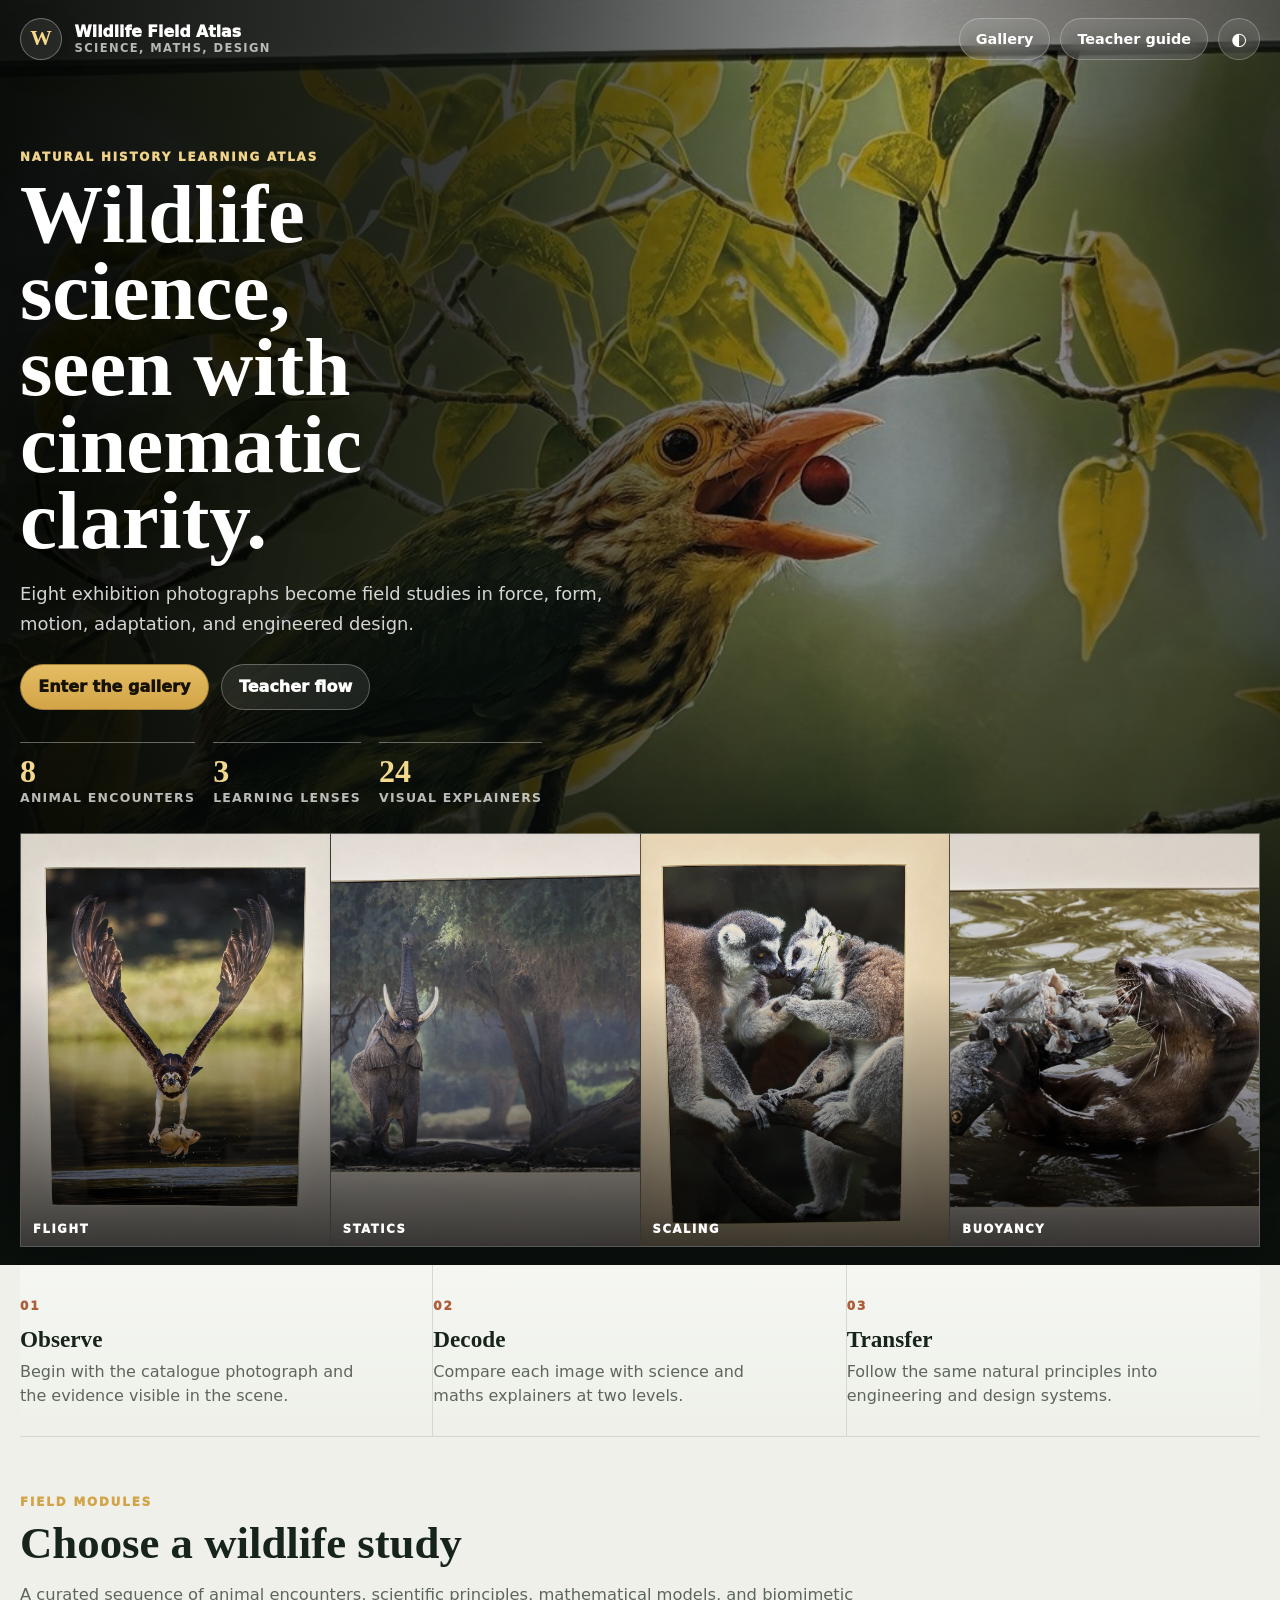
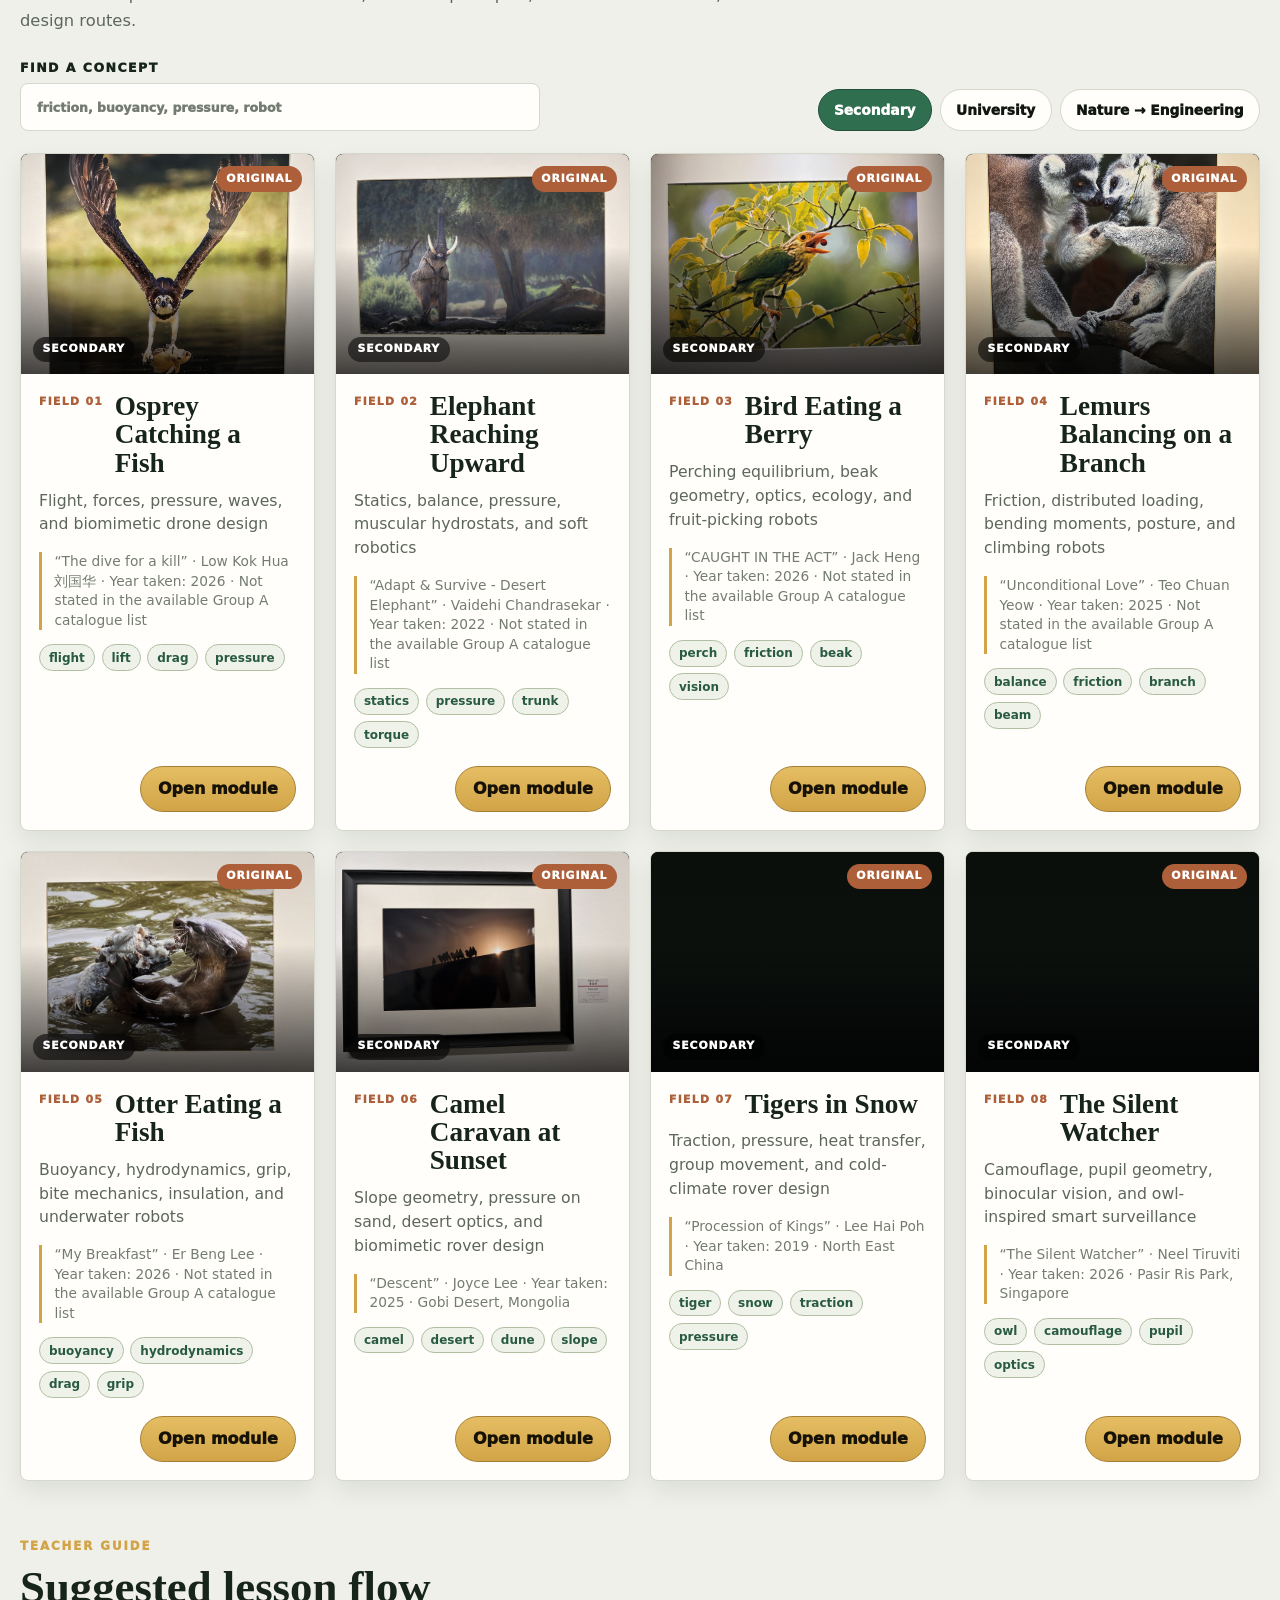
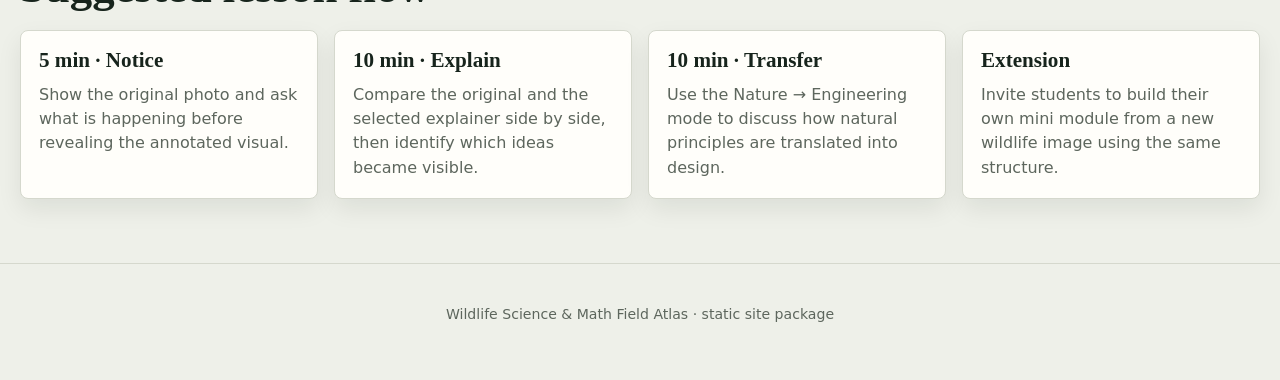
==== index.html @ 45a71829 "Add files via upload" ====
<!doctype html>
<html lang="en">
<head>
  <meta charset="utf-8" />
  <meta name="viewport" content="width=device-width, initial-scale=1" />
  <title>Wildlife Science & Math Field Atlas</title>
  <meta name="description" content="A cinematic interactive field atlas connecting wildlife photography, science, mathematics, and engineering design." />
  <meta name="theme-color" content="#0b100d" />
  <link rel="stylesheet" href="styles.css" />
  <script data-goatcounter="https://kr48vr.goatcounter.com/count" async src="//gc.zgo.at/count.js"></script>
</head>
<body>
  <a class="skip-link" href="#modules">Skip to gallery</a>

  <header class="hero" id="top">
    <div class="hero-media" aria-hidden="true">
      <img src="assets/images/bird_original.jpeg" alt="" />
    </div>

    <nav class="topbar" aria-label="Primary navigation">
      <a class="brand" href="#top">
        <span class="brand-mark">W</span>
        <span class="brand-text"><strong>Wildlife Field Atlas</strong><small>Science, maths, design</small></span>
      </a>
      <div class="nav-actions">
        <a href="#modules">Gallery</a>
        <a href="#guide">Teacher guide</a>
        <button id="themeToggle" class="icon-button" type="button" aria-label="Switch to dark mode">◐</button>
      </div>
    </nav>

    <div class="hero-content wrap">
      <p class="eyebrow">Natural history learning atlas</p>
      <h1>Wildlife science, seen with cinematic clarity.</h1>
      <p class="lede">Eight exhibition photographs become field studies in force, form, motion, adaptation, and engineered design.</p>
      <div class="hero-buttons">
        <a class="button primary" href="#modules">Enter the gallery</a>
        <a class="button glass" href="#guide">Teacher flow</a>
      </div>
      <dl class="hero-facts" aria-label="Collection summary">
        <div><dt>8</dt><dd>animal encounters</dd></div>
        <div><dt>3</dt><dd>learning lenses</dd></div>
        <div><dt>24</dt><dd>visual explainers</dd></div>
      </dl>
    </div>

    <div class="hero-rail wrap" aria-label="Featured wildlife photographs">
      <figure class="rail-item"><img src="assets/images/osprey_original.jpeg" alt="Osprey catching a fish"><figcaption>Flight</figcaption></figure>
      <figure class="rail-item"><img src="assets/images/elephant_original.jpeg" alt="Elephant reaching upward"><figcaption>Statics</figcaption></figure>
      <figure class="rail-item"><img src="assets/images/lemurs_original.jpeg" alt="Lemurs gathered together"><figcaption>Scaling</figcaption></figure>
      <figure class="rail-item"><img src="assets/images/otter_original.jpeg" alt="Otter in water"><figcaption>Buoyancy</figcaption></figure>
    </div>
  </header>

  <main class="wrap">
    <section class="pathway" aria-label="Learning pathway">
      <article class="path-step"><span>01</span><h2>Observe</h2><p>Begin with the catalogue photograph and the evidence visible in the scene.</p></article>
      <article class="path-step"><span>02</span><h2>Decode</h2><p>Compare each image with science and maths explainers at two levels.</p></article>
      <article class="path-step"><span>03</span><h2>Transfer</h2><p>Follow the same natural principles into engineering and design systems.</p></article>
    </section>

    <section id="modules" class="section gallery-section">
      <div class="section-head">
        <p class="eyebrow">Field modules</p>
        <h2>Choose a wildlife study</h2>
        <p>A curated sequence of animal encounters, scientific principles, mathematical models, and biomimetic design routes.</p>
      </div>

      <div class="toolbar">
        <label class="search-wrap"><span>Find a concept</span><input id="searchInput" type="search" placeholder="friction, buoyancy, pressure, robot" /></label>
        <div class="view-chips" role="group" aria-label="Select gallery explainer view">
          <button class="chip active" data-tab="secondary" type="button" aria-pressed="true">Secondary</button>
          <button class="chip" data-tab="university" type="button" aria-pressed="false">University</button>
          <button class="chip" data-tab="engineering" type="button" aria-pressed="false">Nature → Engineering</button>
        </div>
      </div>

      <div id="moduleGrid" class="module-grid"></div>
      <p id="noResults" class="no-results" hidden>No modules match that search.</p>
    </section>

    <section id="viewer" class="viewer" aria-live="polite" hidden>
      <div class="viewer-bar">
        <button class="back-link" id="backToGallery" type="button">Back to gallery</button>
        <div class="viewer-nav">
          <button id="prevModule" type="button" aria-label="Previous module">←</button>
          <button id="nextModule" type="button" aria-label="Next module">→</button>
        </div>
      </div>

      <div class="viewer-shell">
        <div class="viewer-main">
          <div class="viewer-head">
            <div>
              <div class="module-title-row"><span id="moduleEmoji" class="module-emoji"></span><h2 id="moduleTitle"></h2></div>
              <p id="moduleTagline" class="module-tagline"></p>
              <p id="viewerCredit" class="viewer-credit"></p>
            </div>
            <div class="tab-list" role="tablist" aria-label="Learning level tabs">
              <button class="viewer-tab active" id="tab-secondary" data-tab="secondary" role="tab" type="button" aria-selected="true">Secondary</button>
              <button class="viewer-tab" id="tab-university" data-tab="university" role="tab" type="button" aria-selected="false">University</button>
              <button class="viewer-tab" id="tab-engineering" data-tab="engineering" role="tab" type="button" aria-selected="false">Nature → Engineering</button>
            </div>
          </div>

          <div class="compare-grid">
            <figure class="compare-panel">
              <div class="panel-label">Original exhibition photo</div>
              <img id="originalImage" alt="" />
              <figcaption id="originalCaption"></figcaption>
              <div class="panel-actions">
                <a id="downloadOriginal" class="button subtle" download>Download original</a>
                <button id="zoomOriginal" class="button subtle" type="button">Zoom</button>
              </div>
            </figure>
            <figure class="compare-panel">
              <div class="panel-label" id="explainerPanelLabel">Secondary explainer</div>
              <img id="explainerImage" alt="" />
              <figcaption id="explainerCaption"></figcaption>
              <div class="panel-actions">
                <a id="downloadExplainer" class="button primary" download>Download current image</a>
                <button id="zoomExplainer" class="button subtle" type="button">Zoom</button>
              </div>
            </figure>
          </div>

          <div class="learning-grid">
            <div class="field-note notes-card compact-card"><h3>Key ideas</h3><ul id="notesList"></ul></div>
            <div class="field-note prompt-card compact-card"><h3>Classroom prompts</h3><ol id="promptList"></ol></div>
          </div>
        </div>

        <aside class="viewer-side">
          <div class="source-card">
            <div class="source-label">Photo provenance</div>
            <div id="sourceCard"></div>
          </div>
        </aside>
      </div>
    </section>

    <section id="guide" class="section guide">
      <div class="section-head"><p class="eyebrow">Teacher guide</p><h2>Suggested lesson flow</h2></div>
      <div class="guide-grid">
        <article class="guide-card"><h3>5 min · Notice</h3><p>Show the original photo and ask what is happening before revealing the annotated visual.</p></article>
        <article class="guide-card"><h3>10 min · Explain</h3><p>Compare the original and the selected explainer side by side, then identify which ideas became visible.</p></article>
        <article class="guide-card"><h3>10 min · Transfer</h3><p>Use the Nature → Engineering mode to discuss how natural principles are translated into design.</p></article>
        <article class="guide-card"><h3>Extension</h3><p>Invite students to build their own mini module from a new wildlife image using the same structure.</p></article>
      </div>
    </section>
  </main>

  <div id="modal" class="modal" hidden>
    <div class="modal-backdrop" data-close></div>
    <div class="modal-box" role="dialog" aria-modal="true" aria-label="Image preview">
      <button class="modal-close" type="button" data-close aria-label="Close image preview">×</button>
      <img id="modalImage" alt="Large preview" />
    </div>
  </div>

  <footer class="site-footer"><p>Wildlife Science & Math Field Atlas · static site package</p></footer>

  <script src="data.js"></script>
  <script src="script.js"></script>
</body>
</html>
---- styles.css ----
:root{
  color-scheme:light;
  --bg:#eef0e9;
  --surface:#fffefa;
  --surface-2:#f5f3ea;
  --surface-3:#e7eadf;
  --ink:#111611;
  --muted:#5d665d;
  --soft:#747c72;
  --line:#d5d8cd;
  --deep:#0b100d;
  --deep-2:#17241c;
  --fern:#2f6f4f;
  --moss:#7d9a69;
  --ochre:#d2a447;
  --rust:#ad5f3a;
  --sky:#2d6f72;
  --danger:#8b3b2e;
  --shadow-sm:0 10px 24px rgba(17,22,17,.08);
  --shadow:0 24px 70px rgba(17,22,17,.16);
  --serif:Georgia,"Times New Roman",serif;
  --sans:Inter,ui-sans-serif,system-ui,-apple-system,Segoe UI,Roboto,Arial,sans-serif;
}

.dark{
  color-scheme:dark;
  --bg:#0d120f;
  --surface:#151c17;
  --surface-2:#1b241e;
  --surface-3:#202c24;
  --ink:#f6f3e8;
  --muted:#c1c9bd;
  --soft:#a4afa0;
  --line:#344136;
  --deep:#070a08;
  --deep-2:#101811;
  --fern:#8dc39d;
  --moss:#abc68a;
  --ochre:#e3bd68;
  --rust:#d68a5e;
  --sky:#79c2c4;
  --shadow-sm:0 12px 28px rgba(0,0,0,.24);
  --shadow:0 28px 82px rgba(0,0,0,.38);
}

*{box-sizing:border-box}
html{scroll-behavior:smooth}
body{
  margin:0;
  background:
    linear-gradient(180deg,rgba(47,111,79,.08),transparent 420px),
    var(--bg);
  color:var(--ink);
  font-family:var(--sans);
  text-rendering:optimizeLegibility;
}
a{color:inherit}
img{display:block;max-width:100%}
button,input{font:inherit}
button,a,input{touch-action:manipulation}
button:focus-visible,a:focus-visible,input:focus-visible{
  outline:3px solid color-mix(in srgb,var(--ochre) 82%,white);
  outline-offset:3px;
}

.skip-link{
  position:fixed;
  left:14px;
  top:14px;
  z-index:100;
  transform:translateY(-150%);
  background:var(--surface);
  border:1px solid var(--line);
  border-radius:8px;
  color:var(--ink);
  font-weight:850;
  padding:.75rem 1rem;
  text-decoration:none;
}
.skip-link:focus{transform:translateY(0)}

.wrap{width:min(1240px,calc(100% - 36px));margin:0 auto}
.eyebrow,.source-label,.panel-label{
  color:var(--ochre);
  font-size:.74rem;
  font-weight:950;
  letter-spacing:.16em;
  line-height:1.2;
  margin:0 0 .75rem;
  text-transform:uppercase;
}
h1,h2,h3{
  font-family:var(--serif);
  font-weight:700;
  letter-spacing:0;
}

.hero{
  position:relative;
  min-height:86svh;
  display:grid;
  grid-template-rows:auto 1fr auto;
  overflow:hidden;
  background:var(--deep);
  color:#fff;
}
.hero-media{position:absolute;inset:0;z-index:0}
.hero-media img{
  width:100%;
  height:100%;
  object-fit:cover;
  object-position:center 38%;
  filter:saturate(.92) contrast(1.04);
  transform:scale(1.22);
}
.hero::before{
  content:"";
  position:absolute;
  inset:0;
  z-index:1;
  background:
    linear-gradient(90deg,rgba(3,6,4,.92) 0%,rgba(7,12,9,.72) 38%,rgba(7,12,9,.18) 70%,rgba(7,12,9,.58) 100%),
    linear-gradient(180deg,rgba(3,6,4,.28),rgba(3,6,4,.2) 46%,rgba(3,6,4,.88));
}
.hero::after{
  content:"";
  position:absolute;
  left:0;
  right:0;
  bottom:0;
  z-index:1;
  height:34%;
  background:linear-gradient(180deg,transparent,rgba(11,16,13,.95));
}

.topbar{
  position:relative;
  z-index:3;
  width:min(1240px,calc(100% - 36px));
  margin:0 auto;
  display:flex;
  align-items:center;
  justify-content:space-between;
  gap:18px;
  padding:18px 0;
}
.brand{
  display:inline-flex;
  align-items:center;
  gap:.78rem;
  min-width:0;
  color:#fff;
  text-decoration:none;
}
.brand-mark{
  display:grid;
  place-items:center;
  width:42px;
  height:42px;
  border:1px solid rgba(255,255,255,.34);
  border-radius:50%;
  background:rgba(255,255,255,.08);
  color:#f6d98b;
  font-family:var(--serif);
  font-size:1.35rem;
  font-weight:700;
  line-height:1;
  box-shadow:0 10px 28px rgba(0,0,0,.24);
}
.brand-text{
  display:grid;
  gap:1px;
  min-width:0;
}
.brand-text strong{
  font-size:.98rem;
  font-weight:950;
  line-height:1.1;
  overflow-wrap:anywhere;
}
.brand-text small{
  color:rgba(255,255,255,.68);
  font-size:.72rem;
  font-weight:800;
  letter-spacing:.12em;
  text-transform:uppercase;
}
.nav-actions{
  display:flex;
  align-items:center;
  justify-content:flex-end;
  gap:10px;
  min-width:0;
}
.nav-actions a,.icon-button{
  display:inline-flex;
  align-items:center;
  justify-content:center;
  min-height:42px;
  border:1px solid rgba(255,255,255,.25);
  border-radius:999px;
  background:rgba(255,255,255,.10);
  color:#fff;
  font-size:.9rem;
  font-weight:900;
  line-height:1;
  padding:.72rem 1rem;
  text-decoration:none;
  cursor:pointer;
  backdrop-filter:blur(14px);
}
.icon-button{
  width:42px;
  padding:0;
  font-size:1.12rem;
}

.hero-content{
  position:relative;
  z-index:2;
  align-self:end;
  padding:72px 0 28px;
}
.hero-content .eyebrow{color:#f0d388}
.hero h1{
  max-width:12ch;
  margin:0;
  color:#fff;
  font-size:5.2rem;
  line-height:.92;
  text-wrap:balance;
  text-shadow:0 18px 48px rgba(0,0,0,.42);
}
.lede{
  max-width:620px;
  margin:20px 0 0;
  color:rgba(255,255,255,.82);
  font-size:1.12rem;
  line-height:1.65;
}
.hero-buttons{
  display:flex;
  flex-wrap:wrap;
  gap:12px;
  margin-top:26px;
}
.button{
  display:inline-flex;
  align-items:center;
  justify-content:center;
  min-height:44px;
  border:1px solid var(--deep-2);
  border-radius:999px;
  color:var(--deep);
  background:var(--surface);
  font-weight:950;
  line-height:1.1;
  padding:.82rem 1.08rem;
  text-align:center;
  text-decoration:none;
  cursor:pointer;
  transition:transform .18s ease,box-shadow .18s ease,background .18s ease,color .18s ease,border-color .18s ease;
}
.button:hover{transform:translateY(-1px);box-shadow:var(--shadow-sm)}
.button.primary{
  border-color:color-mix(in srgb,var(--ochre) 78%,black);
  background:linear-gradient(180deg,#e5bd63,var(--ochre));
  color:#171206;
}
.button.glass{
  border-color:rgba(255,255,255,.28);
  background:rgba(255,255,255,.09);
  color:#fff;
  backdrop-filter:blur(14px);
}
.button.subtle{
  border-color:var(--line);
  background:var(--surface-2);
  color:var(--ink);
}

.hero-facts{
  display:flex;
  flex-wrap:wrap;
  gap:18px;
  margin:32px 0 0;
  padding:0;
}
.hero-facts div{
  min-width:126px;
  border-top:1px solid rgba(255,255,255,.36);
  padding-top:12px;
}
.hero-facts dt{
  color:#f3d88e;
  font-family:var(--serif);
  font-size:2rem;
  font-weight:700;
  line-height:1;
}
.hero-facts dd{
  margin:.2rem 0 0;
  color:rgba(255,255,255,.72);
  font-size:.78rem;
  font-weight:900;
  letter-spacing:.1em;
  text-transform:uppercase;
}

.hero-rail{
  position:relative;
  z-index:3;
  display:grid;
  grid-template-columns:repeat(4,minmax(0,1fr));
  gap:1px;
  margin-bottom:18px;
  background:rgba(255,255,255,.16);
  border:1px solid rgba(255,255,255,.18);
  box-shadow:0 18px 54px rgba(0,0,0,.28);
}
.rail-item{
  position:relative;
  min-height:118px;
  margin:0;
  overflow:hidden;
  background:#111;
}
.rail-item img{
  width:100%;
  height:100%;
  object-fit:cover;
  opacity:.92;
  transition:transform .4s ease,opacity .4s ease;
}
.rail-item:hover img{transform:scale(1.04);opacity:1}
.rail-item::after{
  content:"";
  position:absolute;
  inset:0;
  background:linear-gradient(180deg,transparent 35%,rgba(0,0,0,.74));
}
.rail-item figcaption{
  position:absolute;
  left:12px;
  bottom:10px;
  z-index:1;
  color:#fff;
  font-size:.72rem;
  font-weight:950;
  letter-spacing:.14em;
  text-transform:uppercase;
}

main{padding:0 0 64px}
.pathway{
  display:grid;
  grid-template-columns:repeat(3,minmax(0,1fr));
  gap:0;
  border-bottom:1px solid var(--line);
  background:linear-gradient(180deg,rgba(255,255,255,.42),transparent);
}
.path-step{
  padding:30px 28px 28px 0;
  border-right:1px solid var(--line);
}
.path-step:last-child{border-right:0}
.path-step span{
  display:inline-flex;
  margin-bottom:14px;
  color:var(--rust);
  font-size:.75rem;
  font-weight:950;
  letter-spacing:.16em;
}
.path-step h2{
  margin:0 0 8px;
  color:var(--deep-2);
  font-size:1.45rem;
  line-height:1.1;
}
.path-step p{
  max-width:34ch;
  margin:0;
  color:var(--muted);
  line-height:1.5;
}

.section{margin-top:58px}
.section-head{
  display:grid;
  gap:0;
  max-width:840px;
}
.section-head h2{
  margin:0;
  color:var(--deep-2);
  font-size:2.8rem;
  line-height:1;
  text-wrap:balance;
}
.section-head p:last-child{
  margin:16px 0 0;
  color:var(--muted);
  font-size:1.02rem;
  line-height:1.6;
}

.toolbar{
  display:flex;
  align-items:end;
  justify-content:space-between;
  gap:18px;
  margin:26px 0 22px;
}
.search-wrap{
  display:grid;
  gap:.5rem;
  width:min(520px,100%);
  color:var(--deep-2);
  font-size:.78rem;
  font-weight:950;
  letter-spacing:.12em;
  text-transform:uppercase;
}
.search-wrap input{
  width:100%;
  min-height:48px;
  border:1px solid var(--line);
  border-radius:8px;
  background:var(--surface);
  color:var(--ink);
  box-shadow:inset 0 1px 0 rgba(255,255,255,.45);
  letter-spacing:0;
  padding:.88rem 1rem;
  text-transform:none;
}
.search-wrap input::placeholder{color:var(--soft)}
.view-chips{
  display:flex;
  flex-wrap:wrap;
  justify-content:flex-end;
  gap:8px;
}
.chip,.viewer-tab,.back-link,.viewer-nav button{
  display:inline-flex;
  align-items:center;
  justify-content:center;
  min-height:42px;
  border:1px solid var(--line);
  border-radius:999px;
  background:var(--surface);
  color:var(--ink);
  font-size:.86rem;
  font-weight:950;
  line-height:1.1;
  padding:.72rem .96rem;
  cursor:pointer;
  transition:background .18s ease,color .18s ease,border-color .18s ease,transform .18s ease;
}
.chip:hover,.viewer-tab:hover,.back-link:hover,.viewer-nav button:hover{transform:translateY(-1px)}
.chip.active,.viewer-tab.active{
  border-color:color-mix(in srgb,var(--fern) 72%,black);
  background:var(--fern);
  color:#fff;
}
.no-results{
  margin:18px 0 0;
  color:var(--muted);
  font-weight:800;
}

.module-grid{
  display:grid;
  grid-template-columns:repeat(auto-fit,minmax(280px,1fr));
  gap:20px;
}
.module-card{
  display:flex;
  flex-direction:column;
  min-height:100%;
  overflow:hidden;
  border:1px solid var(--line);
  border-radius:8px;
  background:var(--surface);
  box-shadow:var(--shadow-sm);
  cursor:pointer;
  transition:transform .2s ease,box-shadow .2s ease,border-color .2s ease;
}
.module-card:hover{
  transform:translateY(-4px);
  border-color:color-mix(in srgb,var(--fern) 45%,var(--line));
  box-shadow:var(--shadow);
}
.cover-frame{
  position:relative;
  overflow:hidden;
  background:var(--deep);
}
.thumb-stage{
  position:relative;
  aspect-ratio:4/3;
  overflow:hidden;
  background:var(--deep);
}
.thumb-stage img{
  position:absolute;
  inset:0;
  width:100%;
  height:100%;
  object-fit:cover;
}
.thumb-base{opacity:1;animation:thumbBaseFade 8.5s ease-in-out infinite}
.thumb-overlay{opacity:0;animation:thumbOverlayFade 8.5s ease-in-out infinite}
.module-card:hover .thumb-base,.module-card:hover .thumb-overlay{animation-play-state:paused}
.thumb-gradient{
  position:absolute;
  inset:0;
  background:linear-gradient(180deg,rgba(0,0,0,.08),transparent 42%,rgba(0,0,0,.72));
  pointer-events:none;
}
.thumb-badge{
  position:absolute;
  z-index:2;
  display:inline-flex;
  align-items:center;
  max-width:calc(100% - 24px);
  overflow:hidden;
  border-radius:999px;
  color:#fff;
  font-size:.68rem;
  font-weight:950;
  letter-spacing:.08em;
  line-height:1;
  padding:.46rem .6rem;
  text-overflow:ellipsis;
  text-transform:uppercase;
  white-space:nowrap;
}
.thumb-badge-left{
  left:12px;
  bottom:12px;
  background:rgba(0,0,0,.52);
  backdrop-filter:blur(12px);
}
.thumb-badge-right{
  right:12px;
  top:12px;
  background:var(--rust);
}
.module-card-body{
  display:flex;
  flex:1;
  flex-direction:column;
  padding:18px;
}
.module-title-row{
  display:flex;
  align-items:flex-start;
  gap:.72rem;
}
.module-emoji{
  flex:0 0 auto;
  min-width:56px;
  margin-top:.18rem;
  color:var(--rust);
  font-size:.68rem;
  font-weight:950;
  letter-spacing:.12em;
  line-height:1.25;
  text-transform:uppercase;
}
.module-card h3{
  margin:0;
  color:var(--deep-2);
  font-size:1.7rem;
  line-height:1.04;
}
.module-tagline-small{
  margin:.72rem 0 0;
  color:var(--muted);
  font-size:.98rem;
  line-height:1.52;
}
.source-line{
  margin:1rem 0 0;
  border-left:3px solid var(--ochre);
  color:var(--soft);
  font-size:.86rem;
  line-height:1.42;
  padding-left:.78rem;
}
.keyword-row{
  display:flex;
  flex-wrap:wrap;
  gap:.42rem;
  margin-top:14px;
}
.keyword{
  border:1px solid color-mix(in srgb,var(--moss) 42%,var(--line));
  border-radius:999px;
  background:color-mix(in srgb,var(--moss) 12%,var(--surface));
  color:color-mix(in srgb,var(--fern) 76%,var(--ink));
  font-size:.75rem;
  font-weight:900;
  line-height:1;
  padding:.4rem .56rem;
}
.card-actions{
  display:flex;
  justify-content:flex-end;
  margin-top:auto;
  padding-top:18px;
}

.viewer[hidden]{display:none}
.viewer{
  margin-top:42px;
  scroll-margin-top:18px;
}
.viewer-bar{
  display:flex;
  align-items:center;
  justify-content:space-between;
  gap:14px;
  margin-bottom:14px;
}
.viewer-nav{
  display:flex;
  gap:8px;
}
.viewer-nav button{
  width:44px;
  padding:.72rem;
  font-size:1.08rem;
}
.viewer-shell{
  display:grid;
  grid-template-columns:minmax(0,1.66fr) minmax(280px,.62fr);
  gap:18px;
  align-items:start;
}
.viewer-main,.source-card,.guide-card{
  border:1px solid var(--line);
  border-radius:8px;
  background:var(--surface);
  box-shadow:var(--shadow-sm);
}
.viewer-main{
  padding:22px;
}
.viewer-head{
  display:flex;
  align-items:flex-start;
  justify-content:space-between;
  gap:18px;
  margin-bottom:18px;
}
.viewer-head h2{
  margin:0;
  color:var(--deep-2);
  font-size:2.45rem;
  line-height:1;
  text-wrap:balance;
}
.module-tagline{
  max-width:720px;
  margin:.6rem 0 0;
  color:var(--muted);
  font-size:1.02rem;
  line-height:1.55;
}
.viewer-credit{
  display:inline-block;
  max-width:720px;
  margin:.8rem 0 0;
  border-left:3px solid var(--ochre);
  color:var(--soft);
  font-size:.88rem;
  line-height:1.42;
  padding-left:.78rem;
}
.tab-list{
  display:flex;
  flex-wrap:wrap;
  justify-content:flex-end;
  gap:8px;
}
.compare-grid{
  display:grid;
  grid-template-columns:1fr 1fr;
  gap:16px;
}
.compare-panel{
  min-width:0;
  margin:0;
  border:1px solid var(--line);
  border-radius:8px;
  background:var(--surface-2);
  padding:12px;
}
.panel-label{
  display:inline-flex;
  margin-bottom:10px;
  color:var(--fern);
}
.compare-panel img{
  width:100%;
  max-height:430px;
  aspect-ratio:4/3;
  border-radius:6px;
  background:#0b100d;
  object-fit:contain;
  cursor:zoom-in;
}
.compare-panel figcaption{
  min-height:3.2em;
  margin:0;
  color:var(--muted);
  font-size:.88rem;
  line-height:1.42;
  padding:10px 2px 0;
}
.panel-actions{
  display:flex;
  flex-wrap:wrap;
  gap:8px;
  margin-top:12px;
}

.learning-grid{
  display:grid;
  grid-template-columns:1fr 1fr;
  gap:16px;
  margin-top:16px;
}
.field-note{
  border:1px solid var(--line);
  border-radius:8px;
  background:var(--surface-2);
  padding:16px;
}
.source-card{
  position:sticky;
  top:14px;
  padding:16px;
}
.source-label{color:var(--rust);margin-bottom:.55rem}
.source-card h3,.field-note h3,.guide-card h3{
  margin:0 0 .72rem;
  color:var(--deep-2);
  font-size:1.32rem;
  line-height:1.08;
}
.source-meta-grid{
  display:grid;
  grid-template-columns:repeat(2,minmax(0,1fr));
  gap:8px;
  margin:0;
}
.source-meta-grid div{
  min-width:0;
  border:1px solid var(--line);
  border-radius:8px;
  background:var(--surface-2);
  padding:.62rem;
}
.source-meta-grid dt{
  color:var(--soft);
  font-size:.62rem;
  font-weight:950;
  letter-spacing:.1em;
  line-height:1.15;
  margin-bottom:.22rem;
  text-transform:uppercase;
}
.source-meta-grid dd{
  margin:0;
  color:var(--ink);
  font-size:.8rem;
  font-weight:850;
  line-height:1.25;
  overflow-wrap:anywhere;
}
.source-note{
  margin:.7rem 0 0;
  border-left:3px solid color-mix(in srgb,var(--sky) 52%,var(--line));
  color:var(--muted);
  font-size:.82rem;
  line-height:1.42;
  padding-left:.72rem;
}
.source-link{
  color:color-mix(in srgb,var(--sky) 72%,var(--ink));
  font-weight:950;
  text-decoration-color:color-mix(in srgb,var(--ochre) 70%,transparent);
  text-decoration-thickness:2px;
  text-underline-offset:3px;
}
.notes-card ul,.prompt-card ol{
  margin:.1rem 0 0;
  padding-left:1.15rem;
}
.notes-card li,.prompt-card li{
  margin:.48rem 0;
  color:var(--muted);
  font-size:.93rem;
  line-height:1.48;
}

.guide-grid{
  display:grid;
  grid-template-columns:repeat(4,minmax(0,1fr));
  gap:16px;
  margin-top:20px;
}
.guide-card{
  padding:18px;
}
.guide-card p{
  margin:0;
  color:var(--muted);
  line-height:1.52;
}

.modal{
  position:fixed;
  inset:0;
  z-index:80;
  display:grid;
  place-items:center;
  padding:2vw;
}
.modal[hidden]{display:none}
.modal-backdrop{
  position:absolute;
  inset:0;
  background:rgba(0,0,0,.86);
}
.modal-box{
  position:relative;
  z-index:1;
  max-width:96vw;
  max-height:94vh;
}
.modal-box img{
  max-width:96vw;
  max-height:94vh;
  border-radius:8px;
  object-fit:contain;
  box-shadow:0 30px 90px rgba(0,0,0,.5);
}
.modal-close{
  position:absolute;
  right:10px;
  top:10px;
  display:grid;
  place-items:center;
  width:44px;
  height:44px;
  border:1px solid rgba(255,255,255,.45);
  border-radius:50%;
  background:rgba(10,12,10,.72);
  color:#fff;
  font-size:1.8rem;
  line-height:1;
  cursor:pointer;
  backdrop-filter:blur(10px);
}

.site-footer{
  border-top:1px solid var(--line);
  color:var(--muted);
  font-size:.88rem;
  padding:28px 16px 44px;
  text-align:center;
}

@keyframes thumbBaseFade{
  0%,39%{opacity:1;transform:scale(1)}
  50%,88%{opacity:0;transform:scale(1.03)}
  100%{opacity:1;transform:scale(1)}
}
@keyframes thumbOverlayFade{
  0%,39%{opacity:0;transform:scale(1.03)}
  50%,88%{opacity:1;transform:scale(1)}
  100%{opacity:0;transform:scale(1.03)}
}

@media (max-width:1100px){
  .hero h1{font-size:4.2rem}
  .viewer-shell{grid-template-columns:1fr}
  .source-card{position:static}
  .guide-grid{grid-template-columns:repeat(2,minmax(0,1fr))}
}

@media (max-width:880px){
  .hero{min-height:auto}
  .hero::before{
    background:
      linear-gradient(180deg,rgba(3,6,4,.88),rgba(3,6,4,.48) 46%,rgba(3,6,4,.92)),
      linear-gradient(90deg,rgba(3,6,4,.72),rgba(3,6,4,.18));
  }
  .hero-content{padding:64px 0 28px}
  .hero h1{font-size:3.45rem}
  .hero-rail{grid-template-columns:repeat(2,minmax(0,1fr))}
  .pathway,.compare-grid,.learning-grid{grid-template-columns:1fr}
  .path-step{
    border-right:0;
    border-bottom:1px solid var(--line);
    padding:24px 0;
  }
  .path-step:last-child{border-bottom:0}
  .toolbar,.viewer-head,.viewer-bar{
    align-items:flex-start;
    flex-direction:column;
  }
  .view-chips,.tab-list{
    justify-content:flex-start;
  }
  .section-head h2{font-size:2.25rem}
}

@media (max-width:640px){
  .wrap,.topbar{width:min(100% - 24px,1240px)}
  .topbar{
    align-items:flex-start;
    padding-top:14px;
  }
  .brand-mark{width:38px;height:38px}
  .brand-text small{display:none}
  .nav-actions a{display:none}
  .hero-content{padding:48px 0 24px}
  .hero h1{font-size:2.55rem;max-width:11ch}
  .lede{font-size:1rem;line-height:1.58}
  .hero-buttons,.hero-facts,.panel-actions,.view-chips,.tab-list{
    width:100%;
  }
  .hero-buttons .button,.panel-actions .button,.view-chips .chip,.tab-list .viewer-tab{
    flex:1 1 auto;
  }
  .hero-facts{gap:12px}
  .hero-facts div{min-width:96px;flex:1}
  .hero-rail{grid-template-columns:1fr 1fr;margin-bottom:12px}
  .rail-item{min-height:92px}
  .module-grid{grid-template-columns:1fr}
  .module-card h3{font-size:1.45rem}
  .module-emoji{min-width:48px}
  .viewer-main{padding:14px}
  .viewer-head h2{font-size:2rem}
  .source-meta-grid{grid-template-columns:1fr}
  .guide-grid{grid-template-columns:1fr}
  .button,.chip,.viewer-tab,.back-link{min-height:44px}
}

@media (prefers-reduced-motion:reduce){
  *,*::before,*::after{
    scroll-behavior:auto !important;
    transition:none !important;
  }
  .thumb-base,.thumb-overlay{animation:none !important}
  .thumb-overlay{opacity:0 !important}
}
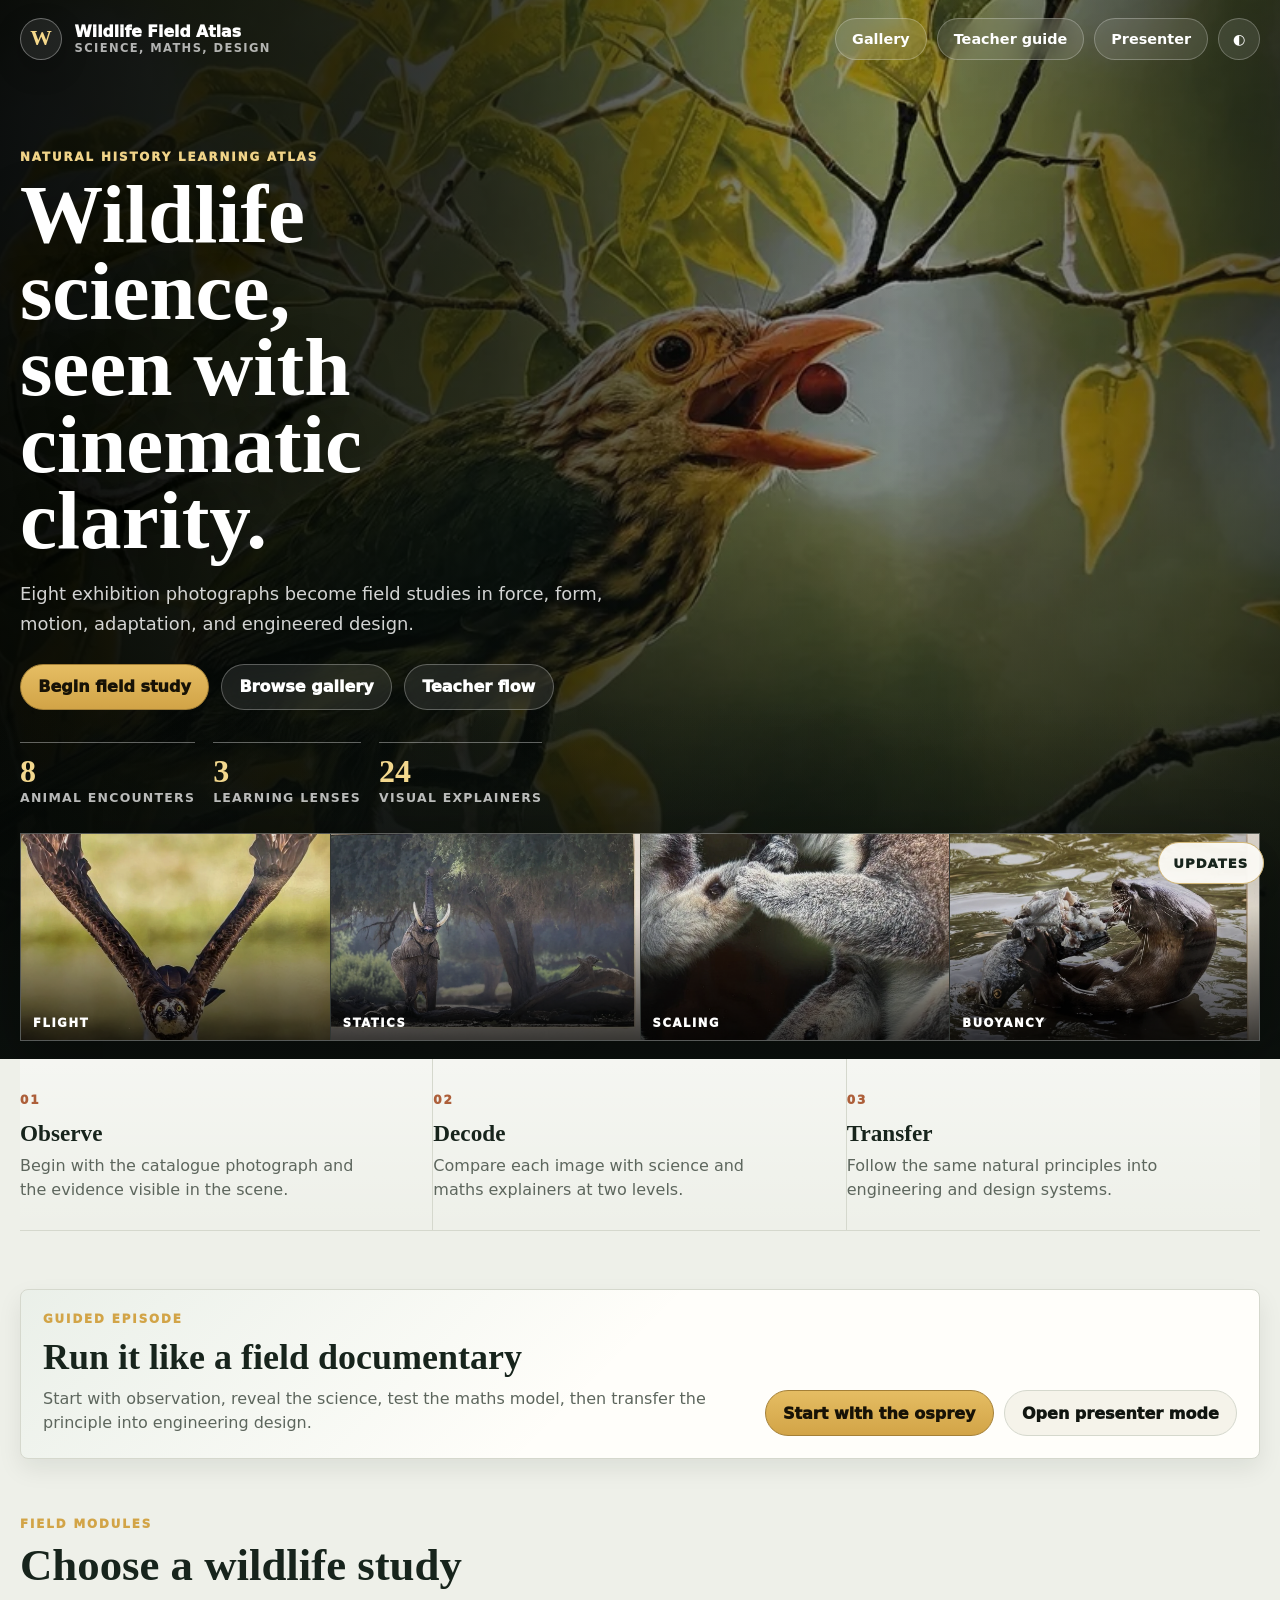
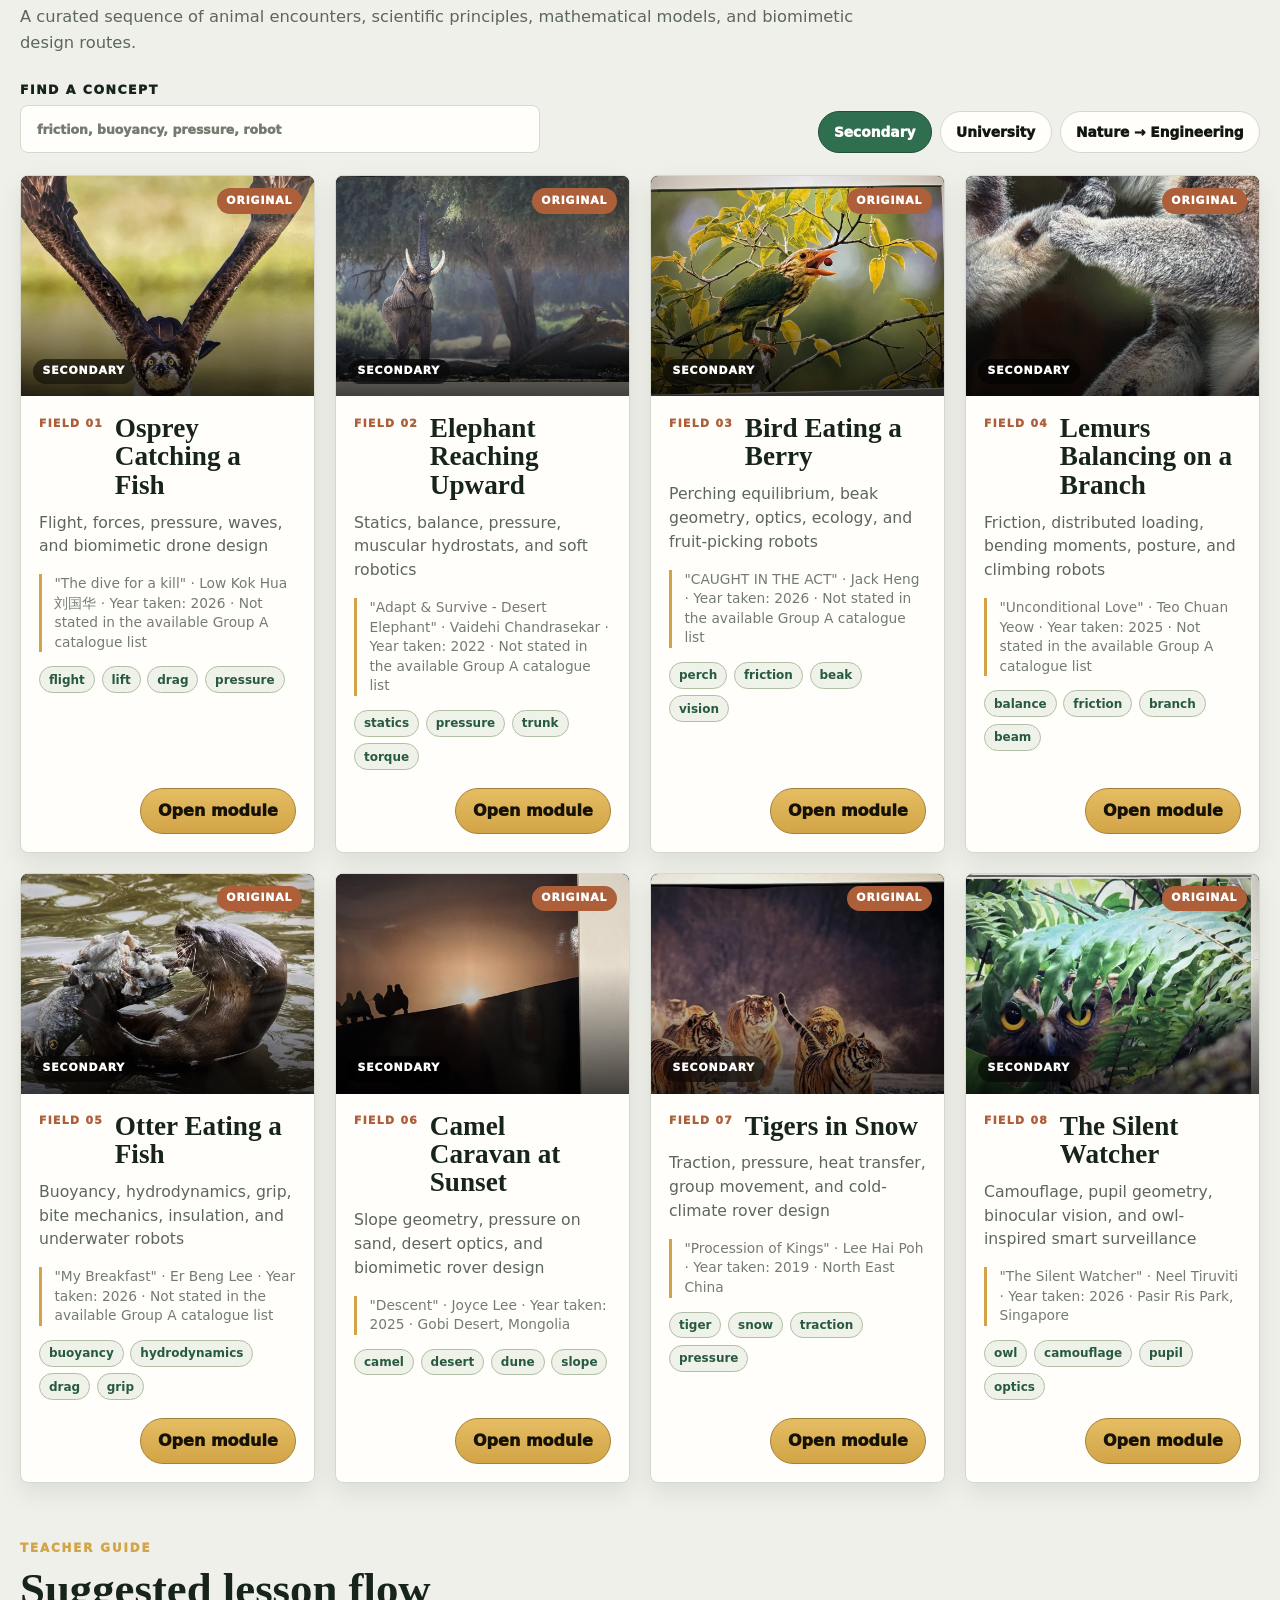
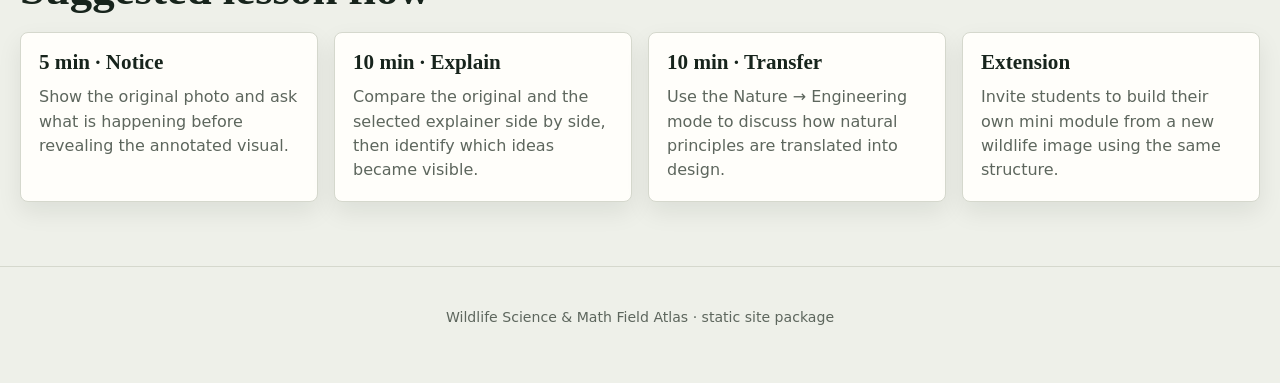
==== commit 981fb631: "Add files via upload" ====
--- a/index.html
+++ b/index.html
@@ -6,6 +6,15 @@
   <title>Wildlife Science & Math Field Atlas</title>
   <meta name="description" content="A cinematic interactive field atlas connecting wildlife photography, science, mathematics, and engineering design." />
   <meta name="theme-color" content="#0b100d" />
+  <meta property="og:title" content="Wildlife Science & Math Field Atlas" />
+  <meta property="og:description" content="A cinematic field atlas connecting wildlife photography, science, mathematics, and engineering design." />
+  <meta property="og:type" content="website" />
+  <meta property="og:image" content="assets/social-preview.jpg" />
+  <meta name="twitter:card" content="summary_large_image" />
+  <link rel="icon" href="favicon.ico" sizes="any" />
+  <link rel="icon" href="favicon.svg" type="image/svg+xml" />
+  <link rel="apple-touch-icon" href="apple-touch-icon.png" />
+  <link rel="manifest" href="site.webmanifest" />
   <link rel="stylesheet" href="styles.css" />
   <script data-goatcounter="https://kr48vr.goatcounter.com/count" async src="//gc.zgo.at/count.js"></script>
 </head>
@@ -14,7 +23,7 @@
 
   <header class="hero" id="top">
     <div class="hero-media" aria-hidden="true">
-      <img src="assets/images/bird_original.jpeg" alt="" />
+      <img src="assets/plates/bird_plate.webp" alt="" />
     </div>
 
     <nav class="topbar" aria-label="Primary navigation">
@@ -25,6 +34,7 @@
       <div class="nav-actions">
         <a href="#modules">Gallery</a>
         <a href="#guide">Teacher guide</a>
+        <button id="presenterToggle" type="button">Presenter</button>
         <button id="themeToggle" class="icon-button" type="button" aria-label="Switch to dark mode">◐</button>
       </div>
     </nav>
@@ -34,7 +44,8 @@
       <h1>Wildlife science, seen with cinematic clarity.</h1>
       <p class="lede">Eight exhibition photographs become field studies in force, form, motion, adaptation, and engineered design.</p>
       <div class="hero-buttons">
-        <a class="button primary" href="#modules">Enter the gallery</a>
+        <button class="button primary" id="storyStart" type="button">Begin field study</button>
+        <a class="button glass" href="#modules">Browse gallery</a>
         <a class="button glass" href="#guide">Teacher flow</a>
       </div>
       <dl class="hero-facts" aria-label="Collection summary">
@@ -45,10 +56,10 @@
     </div>
 
     <div class="hero-rail wrap" aria-label="Featured wildlife photographs">
-      <figure class="rail-item"><img src="assets/images/osprey_original.jpeg" alt="Osprey catching a fish"><figcaption>Flight</figcaption></figure>
-      <figure class="rail-item"><img src="assets/images/elephant_original.jpeg" alt="Elephant reaching upward"><figcaption>Statics</figcaption></figure>
-      <figure class="rail-item"><img src="assets/images/lemurs_original.jpeg" alt="Lemurs gathered together"><figcaption>Scaling</figcaption></figure>
-      <figure class="rail-item"><img src="assets/images/otter_original.jpeg" alt="Otter in water"><figcaption>Buoyancy</figcaption></figure>
+      <figure class="rail-item"><img src="assets/plates/osprey_plate.webp" alt="Osprey catching a fish"><figcaption>Flight</figcaption></figure>
+      <figure class="rail-item"><img src="assets/plates/elephant_plate.webp" alt="Elephant reaching upward"><figcaption>Statics</figcaption></figure>
+      <figure class="rail-item"><img src="assets/plates/lemurs_plate.webp" alt="Lemurs gathered together"><figcaption>Scaling</figcaption></figure>
+      <figure class="rail-item"><img src="assets/plates/otter_plate.webp" alt="Otter in water"><figcaption>Buoyancy</figcaption></figure>
     </div>
   </header>
 
@@ -57,6 +68,20 @@
       <article class="path-step"><span>01</span><h2>Observe</h2><p>Begin with the catalogue photograph and the evidence visible in the scene.</p></article>
       <article class="path-step"><span>02</span><h2>Decode</h2><p>Compare each image with science and maths explainers at two levels.</p></article>
       <article class="path-step"><span>03</span><h2>Transfer</h2><p>Follow the same natural principles into engineering and design systems.</p></article>
+    </section>
+
+    <section id="episode" class="section episode-section" aria-labelledby="episodeTitle">
+      <div class="episode-panel">
+        <div>
+          <p class="eyebrow">Guided episode</p>
+          <h2 id="episodeTitle">Run it like a field documentary</h2>
+          <p>Start with observation, reveal the science, test the maths model, then transfer the principle into engineering design.</p>
+        </div>
+        <div class="episode-actions">
+          <button class="button primary" id="episodeStart" type="button">Start with the osprey</button>
+          <button class="button subtle" id="episodePresenter" type="button">Open presenter mode</button>
+        </div>
+      </div>
     </section>
 
     <section id="modules" class="section gallery-section">
@@ -83,6 +108,7 @@
       <div class="viewer-bar">
         <button class="back-link" id="backToGallery" type="button">Back to gallery</button>
         <div class="viewer-nav">
+          <button id="viewerPresenter" type="button" aria-label="Open presenter mode">▣</button>
           <button id="prevModule" type="button" aria-label="Previous module">←</button>
           <button id="nextModule" type="button" aria-label="Next module">→</button>
         </div>
@@ -102,6 +128,22 @@
               <button class="viewer-tab" id="tab-engineering" data-tab="engineering" role="tab" type="button" aria-selected="false">Nature → Engineering</button>
             </div>
           </div>
+
+          <section class="story-card" id="storyCard" aria-live="polite">
+            <div>
+              <p class="eyebrow">Field episode</p>
+              <h3 id="storyTitle">Observe the scene</h3>
+              <p id="storyPrompt"></p>
+            </div>
+            <div class="story-controls">
+              <ol class="story-steps" id="storySteps" aria-label="Episode progress"></ol>
+              <div class="story-buttons">
+                <button class="button subtle" id="storyPrev" type="button">Previous beat</button>
+                <button class="button primary" id="storyNext" type="button">Next reveal</button>
+                <button class="button subtle" id="storyExit" type="button">Exit episode</button>
+              </div>
+            </div>
+          </section>
 
           <div class="compare-grid">
             <figure class="compare-panel">
@@ -113,7 +155,7 @@
                 <button id="zoomOriginal" class="button subtle" type="button">Zoom</button>
               </div>
             </figure>
-            <figure class="compare-panel">
+            <figure class="compare-panel explainer-panel">
               <div class="panel-label" id="explainerPanelLabel">Secondary explainer</div>
               <img id="explainerImage" alt="" />
               <figcaption id="explainerCaption"></figcaption>
@@ -128,6 +170,24 @@
             <div class="field-note notes-card compact-card"><h3>Key ideas</h3><ul id="notesList"></ul></div>
             <div class="field-note prompt-card compact-card"><h3>Classroom prompts</h3><ol id="promptList"></ol></div>
           </div>
+
+          <section class="math-lab" id="mathLab">
+            <div class="math-lab-head">
+              <div>
+                <p class="eyebrow">Interactive maths lab</p>
+                <h3 id="labTitle"></h3>
+              </div>
+              <p id="labFormula"></p>
+            </div>
+            <div class="lab-grid">
+              <div id="labControls" class="lab-controls"></div>
+              <div class="lab-result">
+                <span id="labResultLabel"></span>
+                <strong id="labResult"></strong>
+                <p id="labInsight"></p>
+              </div>
+            </div>
+          </section>
         </div>
 
         <aside class="viewer-side">
@@ -158,6 +218,42 @@
     </div>
   </div>
 
+  <section id="presenter" class="presenter" hidden aria-live="polite" aria-label="Presenter mode">
+    <div class="presenter-stage">
+      <div class="presenter-media">
+        <img id="presenterImage" alt="" />
+      </div>
+      <div class="presenter-panel">
+        <p class="eyebrow" id="presenterStepLabel">Observe</p>
+        <h2 id="presenterTitle"></h2>
+        <p id="presenterPrompt"></p>
+        <div class="presenter-controls">
+          <button class="button subtle" id="presenterPrev" type="button">Previous</button>
+          <button class="button primary" id="presenterNext" type="button">Reveal</button>
+          <button class="button subtle" id="presenterClose" type="button">Exit</button>
+        </div>
+      </div>
+    </div>
+  </section>
+
+  <details class="improvement-log" id="improvementLog">
+    <summary>Updates</summary>
+    <div class="improvement-log-panel" role="region" aria-label="Improvement log">
+      <p class="eyebrow">Build log</p>
+      <h2>What changed from the original upload</h2>
+      <ol>
+        <li><strong>Visual direction:</strong> rebuilt the interface into a cinematic natural-history field atlas with animal-forward hero imagery and tighter editorial cards.</li>
+        <li><strong>Guided learning:</strong> added field episode mode: observe, decode, model, and transfer.</li>
+        <li><strong>Classroom use:</strong> added full-screen presenter mode for teacher-led reveals.</li>
+        <li><strong>Maths interaction:</strong> added one small interactive model for every wildlife module.</li>
+        <li><strong>Analytics:</strong> kept GoatCounter and added event tracking for meaningful interactions.</li>
+        <li><strong>Performance:</strong> added cleaned plate crops and WebP display assets while preserving original downloads.</li>
+        <li><strong>Publishing:</strong> added favicon, social preview, web manifest, sitemap, robots file, and custom 404 page.</li>
+        <li><strong>QA:</strong> tested desktop/mobile layout, image loading, story mode, presenter mode, search, zoom, dark mode, downloads, and GitHub Pages files.</li>
+      </ol>
+    </div>
+  </details>
+
   <footer class="site-footer"><p>Wildlife Science & Math Field Atlas · static site package</p></footer>
 
   <script src="data.js"></script>
--- a/styles.css
+++ b/styles.css
@@ -33,7 +33,7 @@
   --soft:#a4afa0;
   --line:#344136;
   --deep:#070a08;
-  --deep-2:#101811;
+  --deep-2:#f6f3e8;
   --fern:#8dc39d;
   --moss:#abc68a;
   --ochre:#e3bd68;
@@ -44,9 +44,11 @@
 }
 
 *{box-sizing:border-box}
-html{scroll-behavior:smooth}
+html{scroll-behavior:smooth;overflow-x:hidden}
 body{
   margin:0;
+  width:100%;
+  overflow-x:hidden;
   background:
     linear-gradient(180deg,rgba(47,111,79,.08),transparent 420px),
     var(--bg);
@@ -192,7 +194,7 @@
   gap:10px;
   min-width:0;
 }
-.nav-actions a,.icon-button{
+.nav-actions a,.nav-actions button{
   display:inline-flex;
   align-items:center;
   justify-content:center;
@@ -385,6 +387,38 @@
   line-height:1.5;
 }
 
+.episode-panel{
+  display:grid;
+  grid-template-columns:minmax(0,1fr) auto;
+  align-items:end;
+  gap:24px;
+  border:1px solid var(--line);
+  border-radius:8px;
+  background:
+    linear-gradient(135deg,color-mix(in srgb,var(--fern) 10%,transparent),transparent 48%),
+    var(--surface);
+  box-shadow:var(--shadow-sm);
+  padding:22px;
+}
+.episode-panel h2{
+  margin:0;
+  color:var(--deep-2);
+  font-size:2.25rem;
+  line-height:1;
+}
+.episode-panel p:last-child{
+  max-width:66ch;
+  margin:12px 0 0;
+  color:var(--muted);
+  line-height:1.55;
+}
+.episode-actions{
+  display:flex;
+  flex-wrap:wrap;
+  justify-content:flex-end;
+  gap:10px;
+}
+
 .section{margin-top:58px}
 .section-head{
   display:grid;
@@ -685,12 +719,74 @@
   justify-content:flex-end;
   gap:8px;
 }
+.story-card{
+  display:grid;
+  grid-template-columns:minmax(0,.92fr) minmax(320px,1fr);
+  gap:18px;
+  border:1px solid var(--line);
+  border-radius:8px;
+  background:
+    linear-gradient(135deg,color-mix(in srgb,var(--ochre) 12%,transparent),transparent 44%),
+    var(--surface-2);
+  margin-bottom:16px;
+  padding:16px;
+}
+.story-card[hidden]{display:none}
+.story-card h3{
+  margin:0 0 .55rem;
+  color:var(--deep-2);
+  font-size:1.55rem;
+  line-height:1.06;
+}
+.story-card p{
+  margin:0;
+  color:var(--muted);
+  line-height:1.5;
+}
+.story-controls{
+  display:grid;
+  align-content:space-between;
+  gap:12px;
+}
+.story-steps{
+  display:grid;
+  grid-template-columns:repeat(4,minmax(0,1fr));
+  gap:8px;
+  list-style:none;
+  margin:0;
+  padding:0;
+}
+.story-steps li{
+  border:1px solid var(--line);
+  border-radius:8px;
+  background:var(--surface);
+  color:var(--muted);
+  font-size:.74rem;
+  font-weight:950;
+  letter-spacing:.08em;
+  line-height:1.2;
+  padding:.68rem .6rem;
+  text-align:center;
+  text-transform:uppercase;
+}
+.story-steps li.active{
+  border-color:color-mix(in srgb,var(--fern) 70%,black);
+  background:var(--fern);
+  color:#fff;
+}
+.story-buttons{
+  display:flex;
+  flex-wrap:wrap;
+  justify-content:flex-end;
+  gap:8px;
+}
 .compare-grid{
   display:grid;
   grid-template-columns:1fr 1fr;
   gap:16px;
 }
 .compare-panel{
+  position:relative;
   min-width:0;
   margin:0;
   border:1px solid var(--line);
@@ -726,6 +822,26 @@
   gap:8px;
   margin-top:12px;
 }
+.viewer.story-observe .explainer-panel img{
+  filter:blur(10px) saturate(.45);
+  opacity:.32;
+}
+.viewer.story-observe .explainer-panel::after{
+  content:"Reveal this after students make an observation";
+  position:absolute;
+  left:24px;
+  right:24px;
+  top:46%;
+  transform:translateY(-50%);
+  border:1px solid color-mix(in srgb,var(--ochre) 70%,white);
+  border-radius:8px;
+  background:color-mix(in srgb,var(--surface) 90%,transparent);
+  color:var(--deep-2);
+  font-weight:950;
+  line-height:1.35;
+  padding:1rem;
+  text-align:center;
+}
 
 .learning-grid{
   display:grid;
@@ -805,6 +921,96 @@
   color:var(--muted);
   font-size:.93rem;
   line-height:1.48;
+}
+
+.math-lab{
+  border:1px solid var(--line);
+  border-radius:8px;
+  background:
+    linear-gradient(135deg,color-mix(in srgb,var(--sky) 10%,transparent),transparent 48%),
+    var(--surface-2);
+  margin-top:16px;
+  padding:16px;
+}
+.math-lab-head{
+  display:flex;
+  align-items:start;
+  justify-content:space-between;
+  gap:18px;
+  margin-bottom:14px;
+}
+.math-lab h3{
+  margin:0;
+  color:var(--deep-2);
+  font-size:1.45rem;
+  line-height:1.08;
+}
+.math-lab-head > p{
+  max-width:34ch;
+  margin:0;
+  color:var(--muted);
+  font-weight:850;
+  line-height:1.45;
+  text-align:right;
+}
+.lab-grid{
+  display:grid;
+  grid-template-columns:minmax(0,1fr) minmax(220px,.46fr);
+  gap:16px;
+}
+.lab-controls{
+  display:grid;
+  gap:12px;
+}
+.lab-control{
+  display:grid;
+  gap:8px;
+}
+.lab-control label{
+  display:flex;
+  justify-content:space-between;
+  gap:12px;
+  color:var(--ink);
+  font-size:.88rem;
+  font-weight:900;
+  line-height:1.3;
+}
+.lab-control output{
+  color:var(--rust);
+  font-weight:950;
+  white-space:nowrap;
+}
+.lab-control input[type="range"]{
+  width:100%;
+  accent-color:var(--fern);
+}
+.lab-result{
+  display:grid;
+  align-content:center;
+  border:1px solid var(--line);
+  border-radius:8px;
+  background:var(--surface);
+  min-height:160px;
+  padding:16px;
+}
+.lab-result span{
+  color:var(--soft);
+  font-size:.68rem;
+  font-weight:950;
+  letter-spacing:.14em;
+  text-transform:uppercase;
+}
+.lab-result strong{
+  color:var(--deep-2);
+  font-family:var(--serif);
+  font-size:2.2rem;
+  line-height:1;
+  margin:.35rem 0 .6rem;
+}
+.lab-result p{
+  margin:0;
+  color:var(--muted);
+  line-height:1.45;
 }
 
 .guide-grid{
@@ -867,6 +1073,133 @@
   backdrop-filter:blur(10px);
 }
 
+.presenter{
+  position:fixed;
+  inset:0;
+  z-index:90;
+  background:#050705;
+  color:#fff;
+  padding:18px;
+}
+.presenter[hidden]{display:none}
+.presenter-stage{
+  display:grid;
+  grid-template-columns:minmax(0,1fr) minmax(320px,.38fr);
+  gap:18px;
+  height:100%;
+}
+.presenter-media{
+  display:grid;
+  place-items:center;
+  overflow:hidden;
+  border:1px solid rgba(255,255,255,.18);
+  border-radius:8px;
+  background:#0b100d;
+}
+.presenter-media img{
+  width:100%;
+  height:100%;
+  object-fit:contain;
+}
+.presenter-panel{
+  display:flex;
+  flex-direction:column;
+  justify-content:flex-end;
+  border:1px solid rgba(255,255,255,.18);
+  border-radius:8px;
+  background:
+    linear-gradient(180deg,rgba(255,255,255,.08),rgba(255,255,255,.02)),
+    #101610;
+  padding:22px;
+}
+.presenter-panel h2{
+  margin:0;
+  color:#fff;
+  font-size:2.75rem;
+  line-height:.98;
+}
+.presenter-panel p{
+  color:rgba(255,255,255,.78);
+  font-size:1.08rem;
+  line-height:1.58;
+}
+.presenter-controls{
+  display:flex;
+  flex-wrap:wrap;
+  gap:8px;
+  margin-top:14px;
+}
+.presenter .button.subtle{
+  border-color:rgba(255,255,255,.25);
+  background:rgba(255,255,255,.08);
+  color:#fff;
+}
+
+.improvement-log{
+  position:fixed;
+  right:16px;
+  bottom:16px;
+  z-index:70;
+  width:min(420px,calc(100vw - 32px));
+  color:var(--ink);
+}
+.improvement-log summary{
+  display:inline-flex;
+  align-items:center;
+  justify-content:center;
+  min-height:42px;
+  float:right;
+  border:1px solid color-mix(in srgb,var(--ochre) 62%,var(--line));
+  border-radius:999px;
+  background:color-mix(in srgb,var(--surface) 92%,transparent);
+  box-shadow:var(--shadow-sm);
+  color:var(--deep-2);
+  cursor:pointer;
+  font-size:.82rem;
+  font-weight:950;
+  letter-spacing:.08em;
+  list-style:none;
+  padding:.72rem .92rem;
+  text-transform:uppercase;
+  backdrop-filter:blur(14px);
+}
+.improvement-log summary::-webkit-details-marker{display:none}
+.improvement-log[open] summary{
+  border-bottom-left-radius:8px;
+  border-bottom-right-radius:8px;
+}
+.improvement-log-panel{
+  clear:both;
+  margin-bottom:10px;
+  border:1px solid var(--line);
+  border-radius:8px;
+  background:color-mix(in srgb,var(--surface) 96%,transparent);
+  box-shadow:var(--shadow);
+  max-height:min(62vh,560px);
+  overflow:auto;
+  padding:16px;
+  backdrop-filter:blur(18px);
+}
+.improvement-log-panel h2{
+  margin:0 0 .75rem;
+  color:var(--deep-2);
+  font-size:1.35rem;
+  line-height:1.08;
+}
+.improvement-log-panel ol{
+  margin:0;
+  padding-left:1.15rem;
+}
+.improvement-log-panel li{
+  color:var(--muted);
+  font-size:.86rem;
+  line-height:1.42;
+  margin:.55rem 0;
+}
+.improvement-log-panel strong{
+  color:var(--ink);
+}
+
 .site-footer{
   border-top:1px solid var(--line);
   color:var(--muted);
@@ -891,6 +1224,8 @@
   .viewer-shell{grid-template-columns:1fr}
   .source-card{position:static}
   .guide-grid{grid-template-columns:repeat(2,minmax(0,1fr))}
+  .story-card,.presenter-stage{grid-template-columns:1fr}
+  .presenter-panel{justify-content:flex-start}
 }
 
 @media (max-width:880px){
@@ -910,10 +1245,14 @@
     padding:24px 0;
   }
   .path-step:last-child{border-bottom:0}
-  .toolbar,.viewer-head,.viewer-bar{
+  .toolbar,.viewer-head,.viewer-bar,.episode-panel,.math-lab-head{
     align-items:flex-start;
     flex-direction:column;
   }
+  .episode-panel{display:flex}
+  .episode-actions{justify-content:flex-start}
+  .lab-grid{grid-template-columns:1fr}
+  .math-lab-head > p{text-align:left}
   .view-chips,.tab-list{
     justify-content:flex-start;
   }
@@ -938,6 +1277,9 @@
   .hero-buttons .button,.panel-actions .button,.view-chips .chip,.tab-list .viewer-tab{
     flex:1 1 auto;
   }
+  .episode-actions,.story-buttons,.presenter-controls{width:100%}
+  .episode-actions .button,.story-buttons .button,.presenter-controls .button{flex:1 1 auto}
+  .story-steps{grid-template-columns:1fr 1fr}
   .hero-facts{gap:12px}
   .hero-facts div{min-width:96px;flex:1}
   .hero-rail{grid-template-columns:1fr 1fr;margin-bottom:12px}
@@ -950,6 +1292,20 @@
   .source-meta-grid{grid-template-columns:1fr}
   .guide-grid{grid-template-columns:1fr}
   .button,.chip,.viewer-tab,.back-link{min-height:44px}
+  .presenter{padding:10px}
+  .presenter-stage{gap:10px}
+  .presenter-panel{padding:16px}
+  .presenter-panel h2{font-size:2rem}
+  .presenter-media{min-height:42vh}
+  .improvement-log{
+    right:10px;
+    bottom:10px;
+    width:min(360px,calc(100vw - 20px));
+  }
+  .improvement-log-panel{
+    max-height:58vh;
+    padding:14px;
+  }
 }
 
 @media (prefers-reduced-motion:reduce){
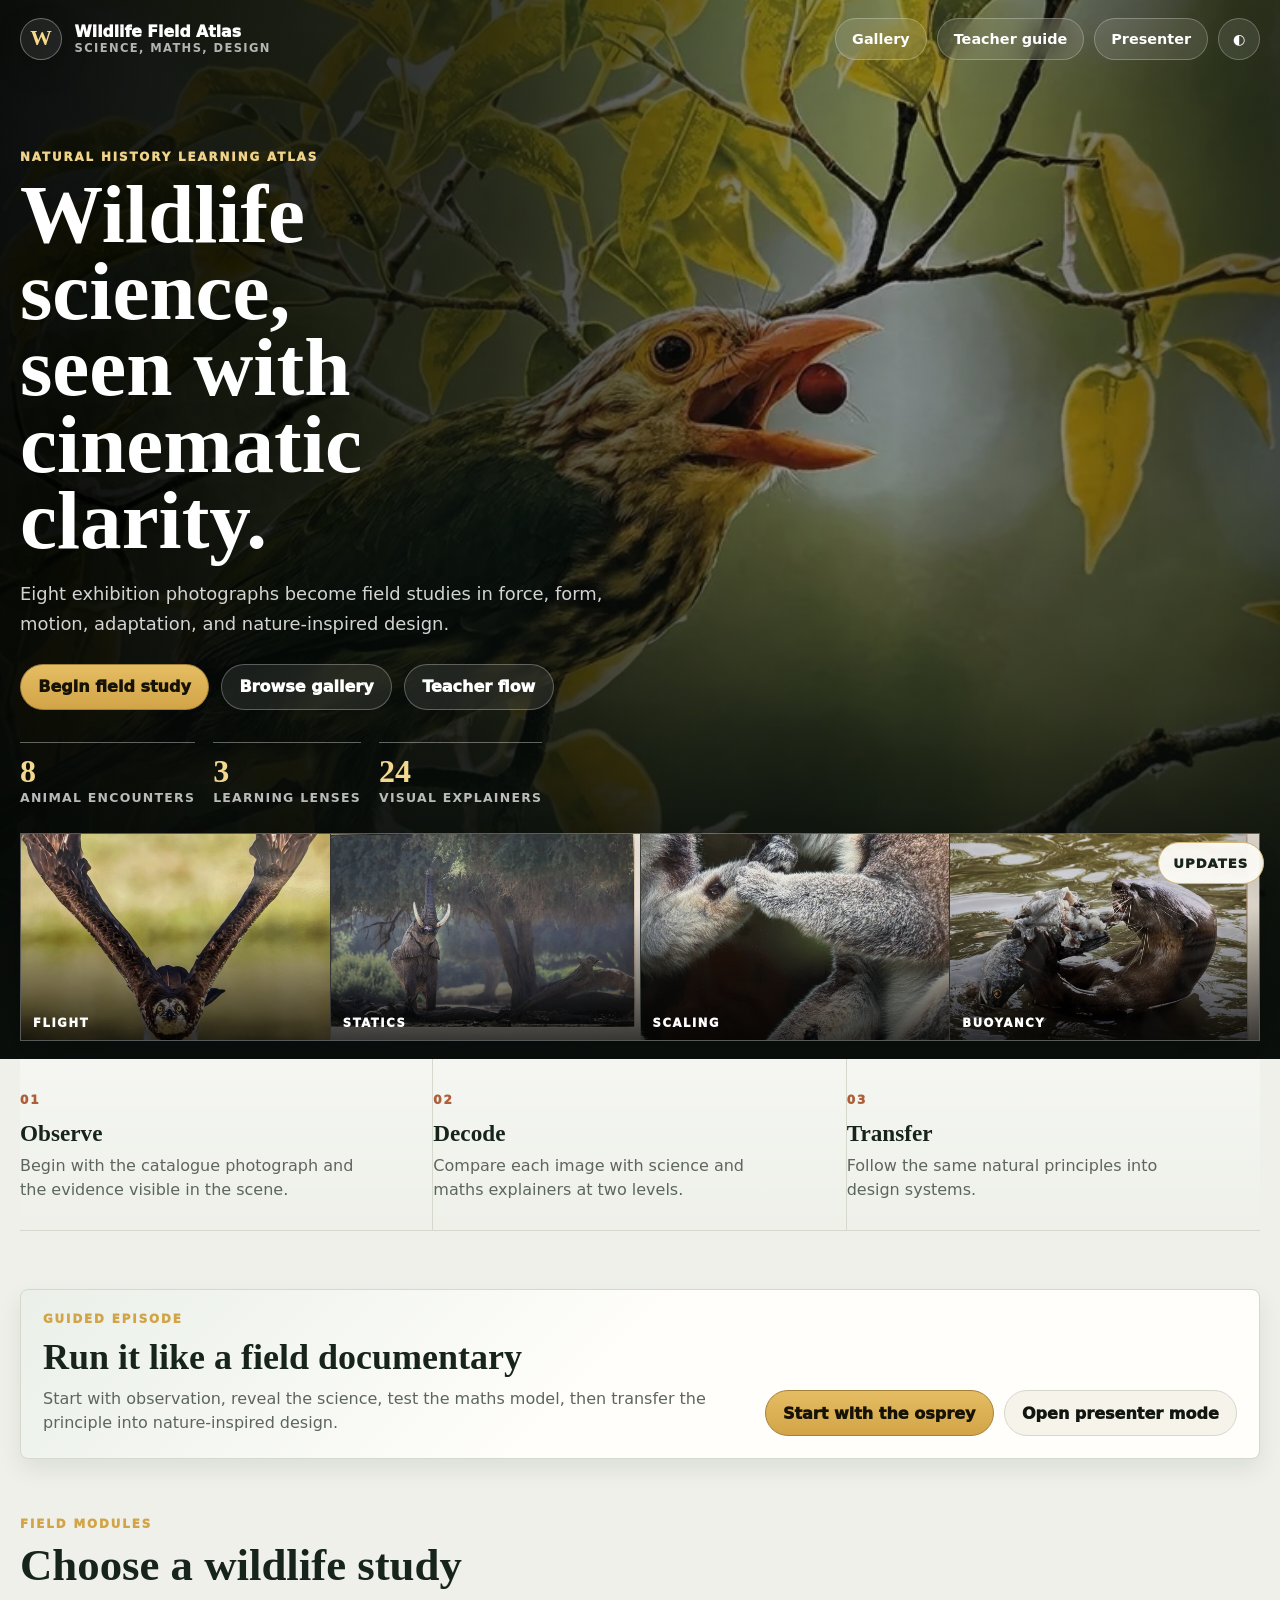
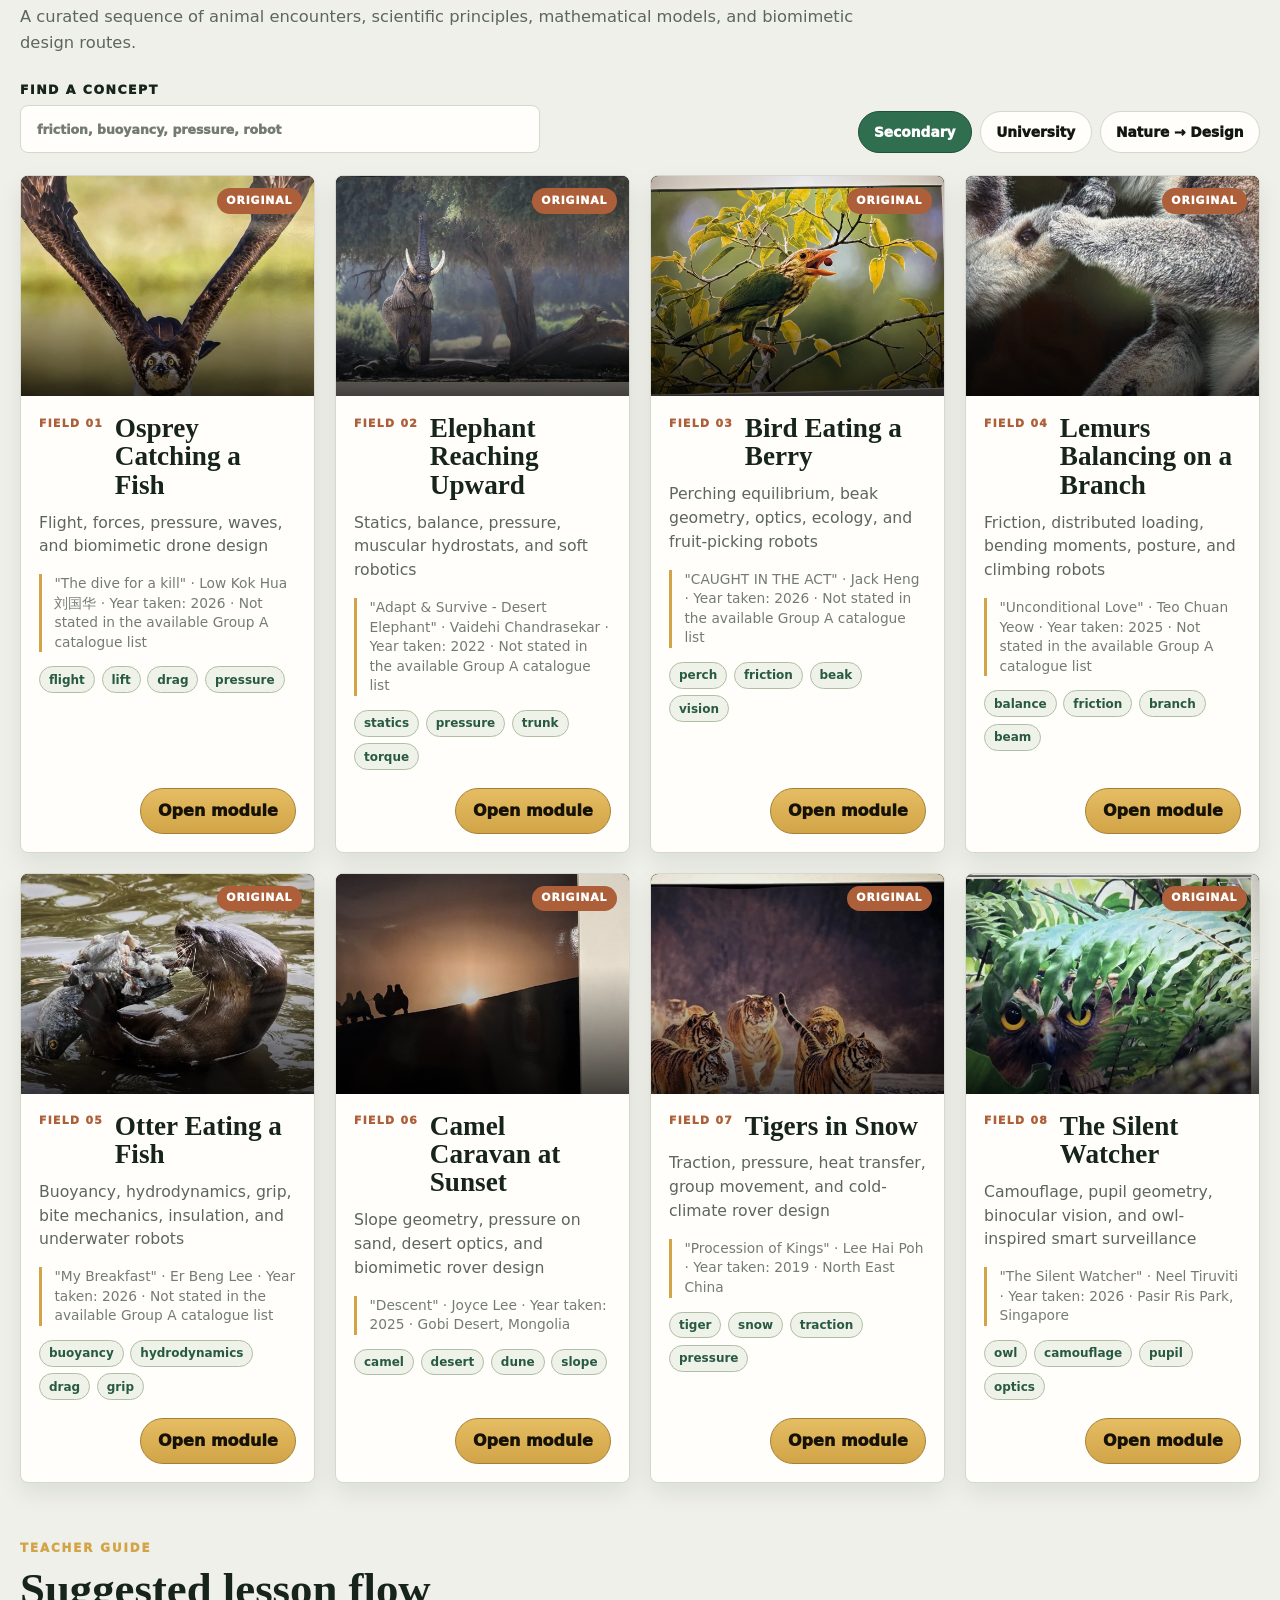
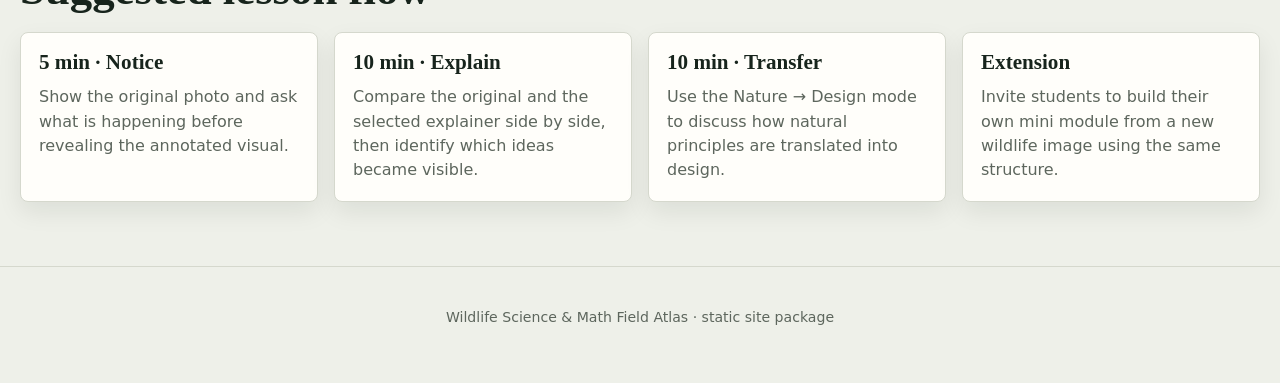
==== commit f981d869: "Add files via upload" ====
--- a/index.html
+++ b/index.html
@@ -4,10 +4,10 @@
   <meta charset="utf-8" />
   <meta name="viewport" content="width=device-width, initial-scale=1" />
   <title>Wildlife Science & Math Field Atlas</title>
-  <meta name="description" content="A cinematic interactive field atlas connecting wildlife photography, science, mathematics, and engineering design." />
+  <meta name="description" content="A cinematic interactive field atlas connecting wildlife photography, science, mathematics, and design." />
   <meta name="theme-color" content="#0b100d" />
   <meta property="og:title" content="Wildlife Science & Math Field Atlas" />
-  <meta property="og:description" content="A cinematic field atlas connecting wildlife photography, science, mathematics, and engineering design." />
+  <meta property="og:description" content="A cinematic field atlas connecting wildlife photography, science, mathematics, and design." />
   <meta property="og:type" content="website" />
   <meta property="og:image" content="assets/social-preview.jpg" />
   <meta name="twitter:card" content="summary_large_image" />
@@ -42,7 +42,7 @@
     <div class="hero-content wrap">
       <p class="eyebrow">Natural history learning atlas</p>
       <h1>Wildlife science, seen with cinematic clarity.</h1>
-      <p class="lede">Eight exhibition photographs become field studies in force, form, motion, adaptation, and engineered design.</p>
+      <p class="lede">Eight exhibition photographs become field studies in force, form, motion, adaptation, and nature-inspired design.</p>
       <div class="hero-buttons">
         <button class="button primary" id="storyStart" type="button">Begin field study</button>
         <a class="button glass" href="#modules">Browse gallery</a>
@@ -67,7 +67,7 @@
     <section class="pathway" aria-label="Learning pathway">
       <article class="path-step"><span>01</span><h2>Observe</h2><p>Begin with the catalogue photograph and the evidence visible in the scene.</p></article>
       <article class="path-step"><span>02</span><h2>Decode</h2><p>Compare each image with science and maths explainers at two levels.</p></article>
-      <article class="path-step"><span>03</span><h2>Transfer</h2><p>Follow the same natural principles into engineering and design systems.</p></article>
+      <article class="path-step"><span>03</span><h2>Transfer</h2><p>Follow the same natural principles into design systems.</p></article>
     </section>
 
     <section id="episode" class="section episode-section" aria-labelledby="episodeTitle">
@@ -75,7 +75,7 @@
         <div>
           <p class="eyebrow">Guided episode</p>
           <h2 id="episodeTitle">Run it like a field documentary</h2>
-          <p>Start with observation, reveal the science, test the maths model, then transfer the principle into engineering design.</p>
+          <p>Start with observation, reveal the science, test the maths model, then transfer the principle into nature-inspired design.</p>
         </div>
         <div class="episode-actions">
           <button class="button primary" id="episodeStart" type="button">Start with the osprey</button>
@@ -96,7 +96,7 @@
         <div class="view-chips" role="group" aria-label="Select gallery explainer view">
           <button class="chip active" data-tab="secondary" type="button" aria-pressed="true">Secondary</button>
           <button class="chip" data-tab="university" type="button" aria-pressed="false">University</button>
-          <button class="chip" data-tab="engineering" type="button" aria-pressed="false">Nature → Engineering</button>
+          <button class="chip" data-tab="engineering" type="button" aria-pressed="false">Nature → Design</button>
         </div>
       </div>
 
@@ -125,7 +125,7 @@
             <div class="tab-list" role="tablist" aria-label="Learning level tabs">
               <button class="viewer-tab active" id="tab-secondary" data-tab="secondary" role="tab" type="button" aria-selected="true">Secondary</button>
               <button class="viewer-tab" id="tab-university" data-tab="university" role="tab" type="button" aria-selected="false">University</button>
-              <button class="viewer-tab" id="tab-engineering" data-tab="engineering" role="tab" type="button" aria-selected="false">Nature → Engineering</button>
+              <button class="viewer-tab" id="tab-engineering" data-tab="engineering" role="tab" type="button" aria-selected="false">Nature → Design</button>
             </div>
           </div>
 
@@ -166,11 +166,6 @@
             </figure>
           </div>
 
-          <div class="learning-grid">
-            <div class="field-note notes-card compact-card"><h3>Key ideas</h3><ul id="notesList"></ul></div>
-            <div class="field-note prompt-card compact-card"><h3>Classroom prompts</h3><ol id="promptList"></ol></div>
-          </div>
-
           <section class="math-lab" id="mathLab">
             <div class="math-lab-head">
               <div>
@@ -191,9 +186,15 @@
         </div>
 
         <aside class="viewer-side">
-          <div class="source-card">
-            <div class="source-label">Photo provenance</div>
-            <div id="sourceCard"></div>
+          <div class="side-stack">
+            <div class="source-card">
+              <div class="source-label">Photo provenance</div>
+              <div id="sourceCard"></div>
+            </div>
+            <div class="learning-grid side-learning">
+              <div class="field-note notes-card compact-card"><h3>Key ideas</h3><ul id="notesList"></ul></div>
+              <div class="field-note prompt-card compact-card"><h3>Classroom prompts</h3><ol id="promptList"></ol></div>
+            </div>
           </div>
         </aside>
       </div>
@@ -204,7 +205,7 @@
       <div class="guide-grid">
         <article class="guide-card"><h3>5 min · Notice</h3><p>Show the original photo and ask what is happening before revealing the annotated visual.</p></article>
         <article class="guide-card"><h3>10 min · Explain</h3><p>Compare the original and the selected explainer side by side, then identify which ideas became visible.</p></article>
-        <article class="guide-card"><h3>10 min · Transfer</h3><p>Use the Nature → Engineering mode to discuss how natural principles are translated into design.</p></article>
+        <article class="guide-card"><h3>10 min · Transfer</h3><p>Use the Nature → Design mode to discuss how natural principles are translated into design.</p></article>
         <article class="guide-card"><h3>Extension</h3><p>Invite students to build their own mini module from a new wildlife image using the same structure.</p></article>
       </div>
     </section>
@@ -218,13 +219,14 @@
     </div>
   </div>
 
-  <section id="presenter" class="presenter" hidden aria-live="polite" aria-label="Presenter mode">
+  <section id="presenter" class="presenter" hidden aria-live="polite" aria-label="Presenter mode" tabindex="-1">
     <div class="presenter-stage">
       <div class="presenter-media">
         <img id="presenterImage" alt="" />
       </div>
       <div class="presenter-panel">
         <p class="eyebrow" id="presenterStepLabel">Observe</p>
+        <p class="presenter-level" id="presenterLevel">Original photo</p>
         <h2 id="presenterTitle"></h2>
         <p id="presenterPrompt"></p>
         <div class="presenter-controls">
@@ -245,6 +247,10 @@
         <li><strong>Visual direction:</strong> rebuilt the interface into a cinematic natural-history field atlas with animal-forward hero imagery and tighter editorial cards.</li>
         <li><strong>Guided learning:</strong> added field episode mode: observe, decode, model, and transfer.</li>
         <li><strong>Classroom use:</strong> added full-screen presenter mode for teacher-led reveals.</li>
+        <li><strong>Layout polish:</strong> fixed presenter image fitting and moved Key Ideas plus Classroom Prompts into the detail-view teaching rail.</li>
+        <li><strong>QA correction:</strong> presenter Observe mode now uses the full original photo, and module opens reset old story state.</li>
+        <li><strong>Level clarity:</strong> added presenter level labels and standardized the design-transfer level as Nature → Design.</li>
+        <li><strong>Gallery labels:</strong> linked Original and level badges to their matching preview image layers.</li>
         <li><strong>Maths interaction:</strong> added one small interactive model for every wildlife module.</li>
         <li><strong>Analytics:</strong> kept GoatCounter and added event tracking for meaningful interactions.</li>
         <li><strong>Performance:</strong> added cleaned plate crops and WebP display assets while preserving original downloads.</li>
--- a/styles.css
+++ b/styles.css
@@ -536,9 +536,16 @@
   overflow:hidden;
   background:var(--deep);
 }
-.thumb-stage img{
+.thumb-layer{
   position:absolute;
   inset:0;
+}
+.thumb-layer img{
+  width:100%;
+  height:100%;
+  object-fit:cover;
+}
+.thumb-stage img{
   width:100%;
   height:100%;
   object-fit:cover;
@@ -669,7 +676,7 @@
 }
 .viewer-shell{
   display:grid;
-  grid-template-columns:minmax(0,1.66fr) minmax(280px,.62fr);
+  grid-template-columns:minmax(0,1.38fr) minmax(340px,.62fr);
   gap:18px;
   align-items:start;
 }
@@ -683,7 +690,8 @@
   padding:22px;
 }
 .viewer-head{
-  display:flex;
+  display:grid;
+  grid-template-columns:minmax(0,1fr) minmax(360px,auto);
   align-items:flex-start;
   justify-content:space-between;
   gap:18px;
@@ -714,10 +722,25 @@
   padding-left:.78rem;
 }
 .tab-list{
-  display:flex;
-  flex-wrap:wrap;
-  justify-content:flex-end;
-  gap:8px;
+  display:grid;
+  grid-template-columns:repeat(3,minmax(0,1fr));
+  gap:4px;
+  align-self:start;
+  min-width:min(470px,100%);
+  border:1px solid var(--line);
+  border-radius:999px;
+  background:color-mix(in srgb,var(--surface-2) 82%,transparent);
+  padding:4px;
+}
+.tab-list .viewer-tab{
+  min-height:46px;
+  border-color:transparent;
+  background:transparent;
+  padding:.72rem .78rem;
+  white-space:nowrap;
+}
+.tab-list .viewer-tab.active{
+  box-shadow:0 8px 18px rgba(17,22,17,.12);
 }
 .story-card{
   display:grid;
@@ -801,8 +824,7 @@
 }
 .compare-panel img{
   width:100%;
-  max-height:430px;
-  aspect-ratio:4/3;
+  height:clamp(340px,42vw,560px);
   border-radius:6px;
   background:#0b100d;
   object-fit:contain;
@@ -849,6 +871,17 @@
   gap:16px;
   margin-top:16px;
 }
+.viewer-side{min-width:0}
+.side-stack{
+  position:sticky;
+  top:14px;
+  display:grid;
+  gap:16px;
+}
+.side-learning{
+  grid-template-columns:1fr;
+  margin-top:0;
+}
 .field-note{
   border:1px solid var(--line);
   border-radius:8px;
@@ -856,8 +889,6 @@
   padding:16px;
 }
 .source-card{
-  position:sticky;
-  top:14px;
   padding:16px;
 }
 .source-label{color:var(--rust);margin-bottom:.55rem}
@@ -1077,26 +1108,30 @@
   position:fixed;
   inset:0;
   z-index:90;
+  overflow:hidden;
   background:#050705;
   color:#fff;
-  padding:18px;
+  padding:clamp(10px,1.2vw,18px);
 }
 .presenter[hidden]{display:none}
 .presenter-stage{
   display:grid;
   grid-template-columns:minmax(0,1fr) minmax(320px,.38fr);
   gap:18px;
-  height:100%;
+  height:calc(100vh - clamp(20px,2.4vw,36px));
+  height:calc(100svh - clamp(20px,2.4vw,36px));
+  min-height:0;
 }
 .presenter-media{
-  display:grid;
-  place-items:center;
+  display:block;
+  min-height:0;
   overflow:hidden;
   border:1px solid rgba(255,255,255,.18);
   border-radius:8px;
   background:#0b100d;
 }
 .presenter-media img{
+  display:block;
   width:100%;
   height:100%;
   object-fit:contain;
@@ -1105,6 +1140,8 @@
   display:flex;
   flex-direction:column;
   justify-content:flex-end;
+  min-height:0;
+  overflow:auto;
   border:1px solid rgba(255,255,255,.18);
   border-radius:8px;
   background:
@@ -1118,10 +1155,30 @@
   font-size:2.75rem;
   line-height:.98;
 }
+.presenter-level{
+  display:inline-flex;
+  align-self:flex-start;
+  border:1px solid rgba(227,189,104,.5);
+  border-radius:999px;
+  background:rgba(227,189,104,.12);
+  color:#f1d88d;
+  font-size:.82rem;
+  font-weight:950;
+  letter-spacing:.08em;
+  line-height:1.15;
+  margin:0 0 16px;
+  padding:.56rem .72rem;
+  text-transform:uppercase;
+}
 .presenter-panel p{
   color:rgba(255,255,255,.78);
   font-size:1.08rem;
   line-height:1.58;
+}
+.presenter-panel .presenter-level{
+  color:#f1d88d;
+  font-size:.82rem;
+  line-height:1.15;
 }
 .presenter-controls{
   display:flex;
@@ -1222,10 +1279,24 @@
 @media (max-width:1100px){
   .hero h1{font-size:4.2rem}
   .viewer-shell{grid-template-columns:1fr}
-  .source-card{position:static}
+  .side-stack{position:static}
+  .side-learning{grid-template-columns:1fr 1fr}
   .guide-grid{grid-template-columns:repeat(2,minmax(0,1fr))}
-  .story-card,.presenter-stage{grid-template-columns:1fr}
-  .presenter-panel{justify-content:flex-start}
+  .story-card{grid-template-columns:1fr}
+  .viewer-head{grid-template-columns:1fr}
+  .tab-list{
+    justify-self:start;
+    width:min(100%,560px);
+    min-width:0;
+  }
+  .presenter-stage{
+    grid-template-columns:1fr;
+    grid-template-rows:minmax(0,1fr) auto;
+  }
+  .presenter-panel{
+    justify-content:flex-start;
+    max-height:34svh;
+  }
 }
 
 @media (max-width:880px){
@@ -1238,16 +1309,20 @@
   .hero-content{padding:64px 0 28px}
   .hero h1{font-size:3.45rem}
   .hero-rail{grid-template-columns:repeat(2,minmax(0,1fr))}
-  .pathway,.compare-grid,.learning-grid{grid-template-columns:1fr}
+  .pathway,.compare-grid,.learning-grid,.side-learning{grid-template-columns:1fr}
   .path-step{
     border-right:0;
     border-bottom:1px solid var(--line);
     padding:24px 0;
   }
   .path-step:last-child{border-bottom:0}
-  .toolbar,.viewer-head,.viewer-bar,.episode-panel,.math-lab-head{
+  .toolbar,.viewer-bar,.episode-panel,.math-lab-head{
     align-items:flex-start;
     flex-direction:column;
+  }
+  .tab-list{
+    grid-template-columns:1fr;
+    border-radius:8px;
   }
   .episode-panel{display:flex}
   .episode-actions{justify-content:flex-start}
@@ -1277,6 +1352,7 @@
   .hero-buttons .button,.panel-actions .button,.view-chips .chip,.tab-list .viewer-tab{
     flex:1 1 auto;
   }
+  .compare-panel img{height:clamp(280px,78vw,520px)}
   .episode-actions,.story-buttons,.presenter-controls{width:100%}
   .episode-actions .button,.story-buttons .button,.presenter-controls .button{flex:1 1 auto}
   .story-steps{grid-template-columns:1fr 1fr}
@@ -1293,10 +1369,15 @@
   .guide-grid{grid-template-columns:1fr}
   .button,.chip,.viewer-tab,.back-link{min-height:44px}
   .presenter{padding:10px}
-  .presenter-stage{gap:10px}
+  .presenter-stage{
+    gap:10px;
+    height:calc(100vh - 20px);
+    height:calc(100svh - 20px);
+  }
   .presenter-panel{padding:16px}
   .presenter-panel h2{font-size:2rem}
-  .presenter-media{min-height:42vh}
+  .presenter-panel{max-height:43svh}
+  .presenter-media{min-height:0}
   .improvement-log{
     right:10px;
     bottom:10px;
@@ -1314,5 +1395,6 @@
     transition:none !important;
   }
   .thumb-base,.thumb-overlay{animation:none !important}
-  .thumb-overlay{opacity:0 !important}
-}
+  .thumb-base{opacity:0 !important}
+  .thumb-overlay{opacity:1 !important}
+}
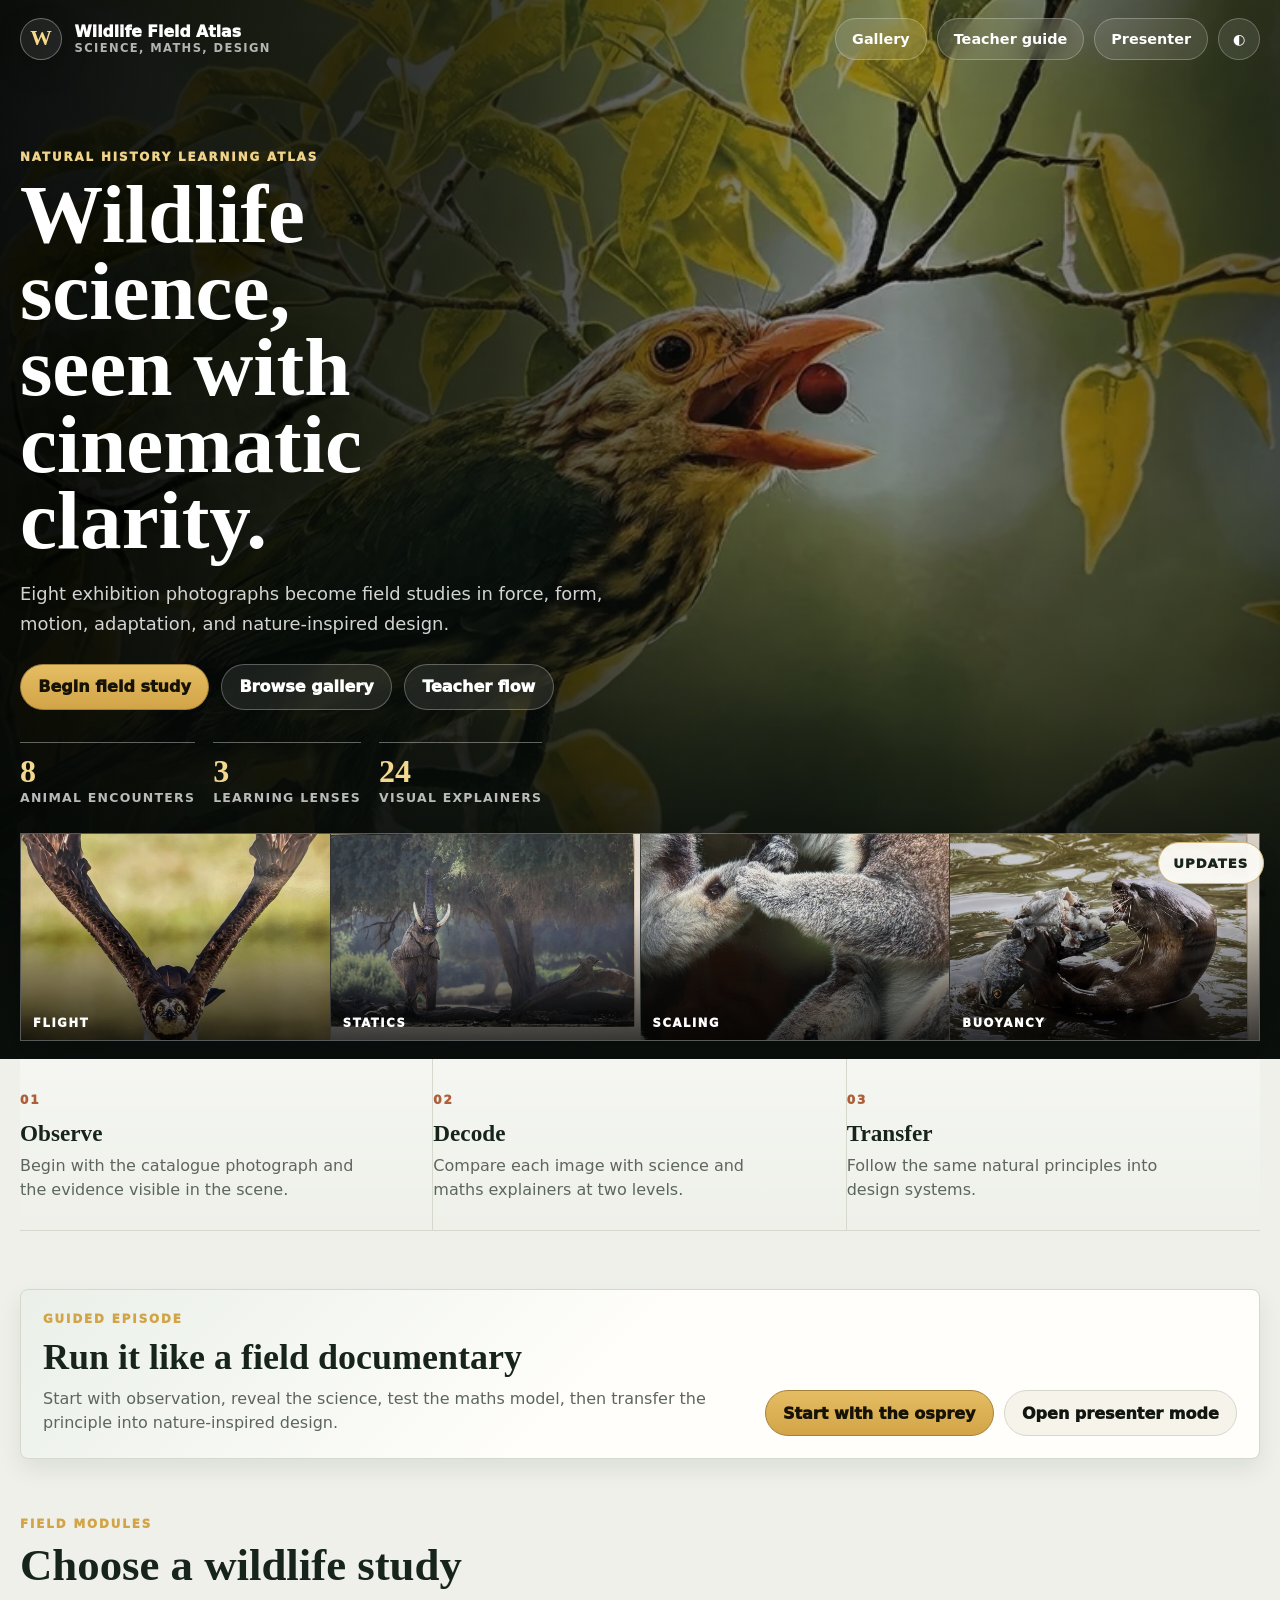
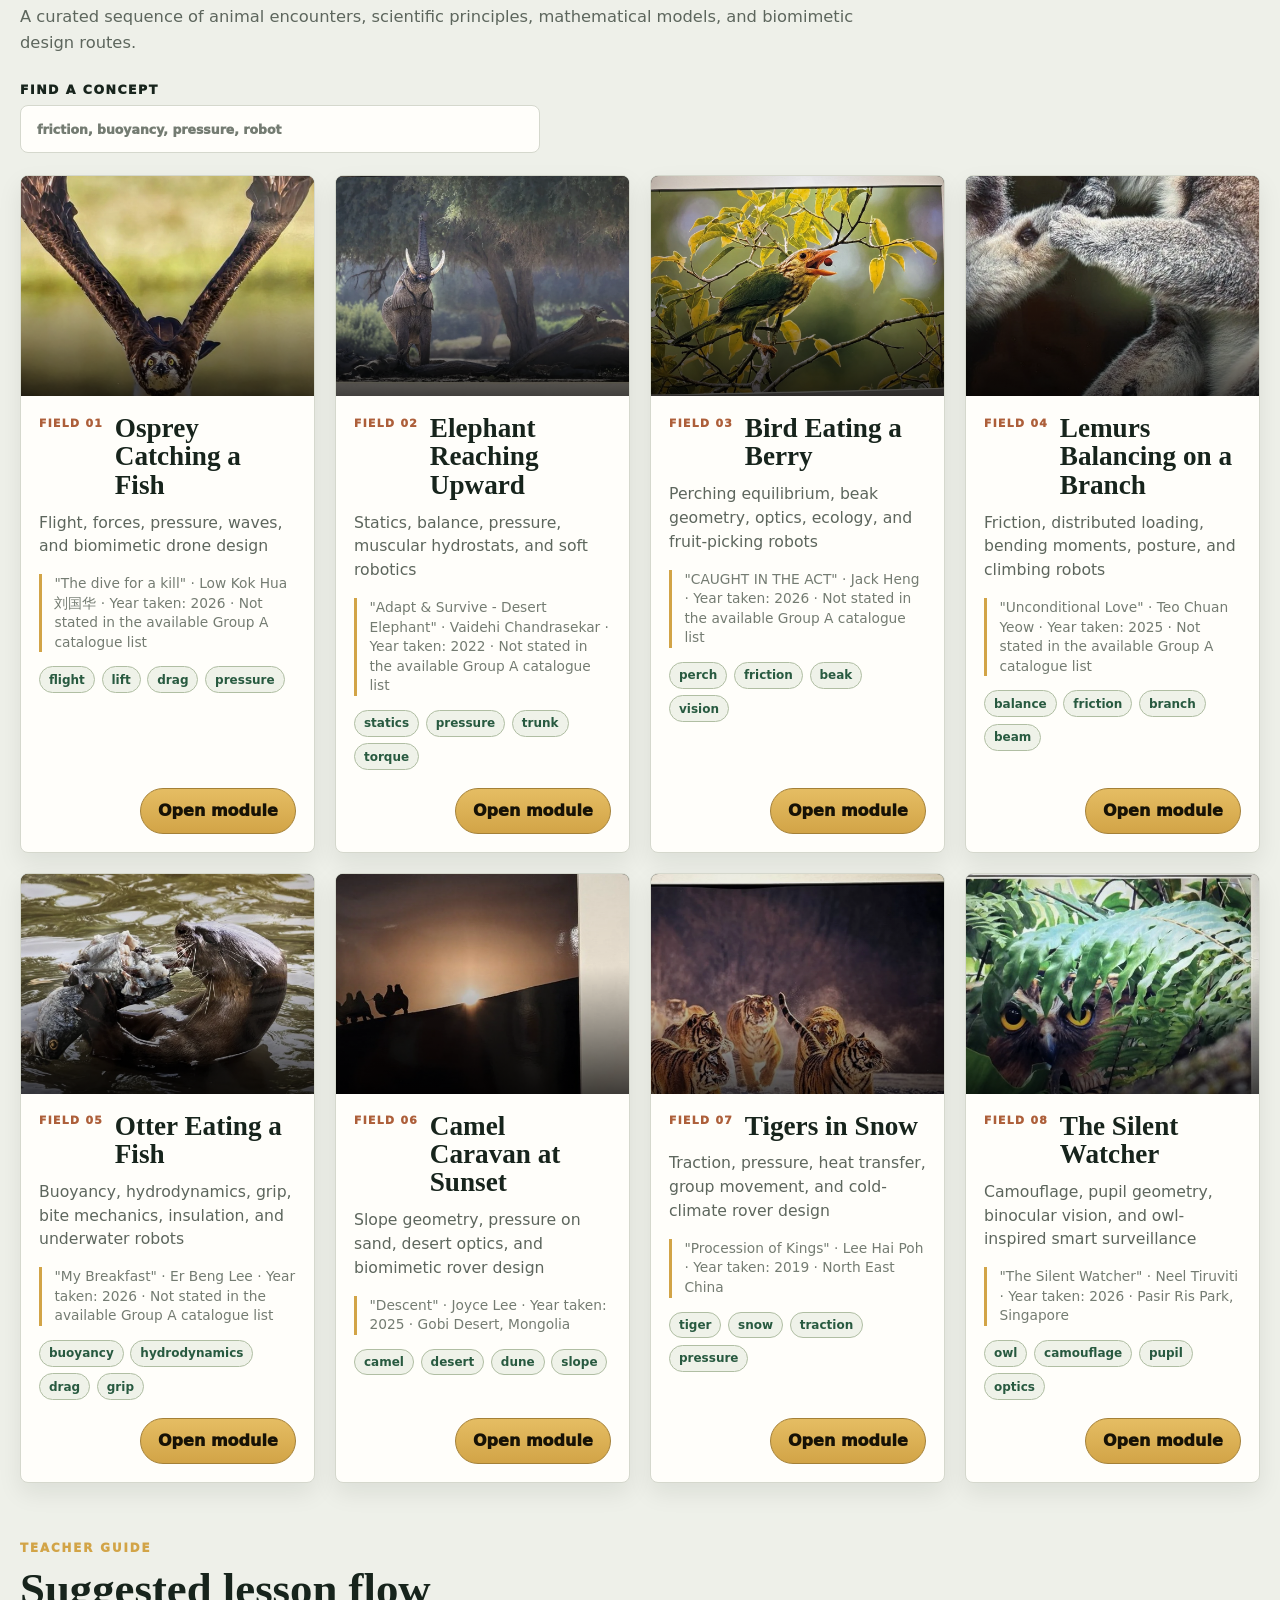
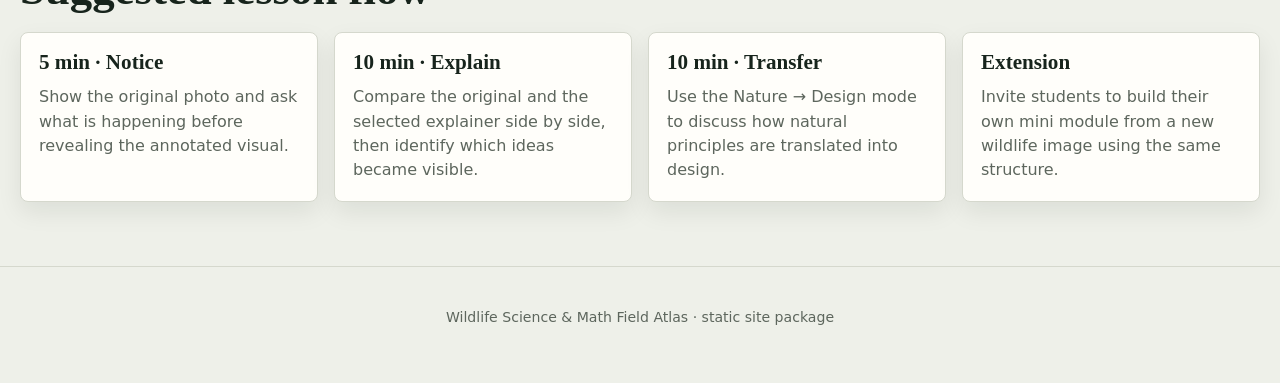
==== commit 6d1c4bb7: "Add files via upload" ====
--- a/index.html
+++ b/index.html
@@ -93,11 +93,6 @@
 
       <div class="toolbar">
         <label class="search-wrap"><span>Find a concept</span><input id="searchInput" type="search" placeholder="friction, buoyancy, pressure, robot" /></label>
-        <div class="view-chips" role="group" aria-label="Select gallery explainer view">
-          <button class="chip active" data-tab="secondary" type="button" aria-pressed="true">Secondary</button>
-          <button class="chip" data-tab="university" type="button" aria-pressed="false">University</button>
-          <button class="chip" data-tab="engineering" type="button" aria-pressed="false">Nature → Design</button>
-        </div>
       </div>
 
       <div id="moduleGrid" class="module-grid"></div>
@@ -250,7 +245,7 @@
         <li><strong>Layout polish:</strong> fixed presenter image fitting and moved Key Ideas plus Classroom Prompts into the detail-view teaching rail.</li>
         <li><strong>QA correction:</strong> presenter Observe mode now uses the full original photo, and module opens reset old story state.</li>
         <li><strong>Level clarity:</strong> added presenter level labels and standardized the design-transfer level as Nature → Design.</li>
-        <li><strong>Gallery labels:</strong> linked Original and level badges to their matching preview image layers.</li>
+        <li><strong>Gallery simplification:</strong> removed gallery-level tabs so level switching happens inside each module.</li>
         <li><strong>Maths interaction:</strong> added one small interactive model for every wildlife module.</li>
         <li><strong>Analytics:</strong> kept GoatCounter and added event tracking for meaningful interactions.</li>
         <li><strong>Performance:</strong> added cleaned plate crops and WebP display assets while preserving original downloads.</li>
--- a/styles.css
+++ b/styles.css
@@ -442,7 +442,7 @@
 .toolbar{
   display:flex;
   align-items:end;
-  justify-content:space-between;
+  justify-content:flex-start;
   gap:18px;
   margin:26px 0 22px;
 }
@@ -536,57 +536,16 @@
   overflow:hidden;
   background:var(--deep);
 }
-.thumb-layer{
-  position:absolute;
-  inset:0;
-}
-.thumb-layer img{
-  width:100%;
-  height:100%;
-  object-fit:cover;
-}
 .thumb-stage img{
   width:100%;
   height:100%;
   object-fit:cover;
 }
-.thumb-base{opacity:1;animation:thumbBaseFade 8.5s ease-in-out infinite}
-.thumb-overlay{opacity:0;animation:thumbOverlayFade 8.5s ease-in-out infinite}
-.module-card:hover .thumb-base,.module-card:hover .thumb-overlay{animation-play-state:paused}
 .thumb-gradient{
   position:absolute;
   inset:0;
   background:linear-gradient(180deg,rgba(0,0,0,.08),transparent 42%,rgba(0,0,0,.72));
   pointer-events:none;
-}
-.thumb-badge{
-  position:absolute;
-  z-index:2;
-  display:inline-flex;
-  align-items:center;
-  max-width:calc(100% - 24px);
-  overflow:hidden;
-  border-radius:999px;
-  color:#fff;
-  font-size:.68rem;
-  font-weight:950;
-  letter-spacing:.08em;
-  line-height:1;
-  padding:.46rem .6rem;
-  text-overflow:ellipsis;
-  text-transform:uppercase;
-  white-space:nowrap;
-}
-.thumb-badge-left{
-  left:12px;
-  bottom:12px;
-  background:rgba(0,0,0,.52);
-  backdrop-filter:blur(12px);
-}
-.thumb-badge-right{
-  right:12px;
-  top:12px;
-  background:var(--rust);
 }
 .module-card-body{
   display:flex;
@@ -712,14 +671,7 @@
   line-height:1.55;
 }
 .viewer-credit{
-  display:inline-block;
-  max-width:720px;
-  margin:.8rem 0 0;
-  border-left:3px solid var(--ochre);
-  color:var(--soft);
-  font-size:.88rem;
-  line-height:1.42;
-  padding-left:.78rem;
+  display:none;
 }
 .tab-list{
   display:grid;
@@ -740,6 +692,9 @@
   white-space:nowrap;
 }
 .tab-list .viewer-tab.active{
+  border-color:color-mix(in srgb,var(--fern) 72%,black);
+  background:var(--fern);
+  color:#fff;
   box-shadow:0 8px 18px rgba(17,22,17,.12);
 }
 .story-card{
@@ -935,6 +890,11 @@
   font-size:.82rem;
   line-height:1.42;
   padding-left:.72rem;
+}
+.source-links{
+  display:flex;
+  flex-wrap:wrap;
+  gap:10px 14px;
 }
 .source-link{
   color:color-mix(in srgb,var(--sky) 72%,var(--ink));
@@ -1263,17 +1223,6 @@
   font-size:.88rem;
   padding:28px 16px 44px;
   text-align:center;
-}
-
-@keyframes thumbBaseFade{
-  0%,39%{opacity:1;transform:scale(1)}
-  50%,88%{opacity:0;transform:scale(1.03)}
-  100%{opacity:1;transform:scale(1)}
-}
-@keyframes thumbOverlayFade{
-  0%,39%{opacity:0;transform:scale(1.03)}
-  50%,88%{opacity:1;transform:scale(1)}
-  100%{opacity:0;transform:scale(1.03)}
 }
 
 @media (max-width:1100px){
@@ -1394,7 +1343,4 @@
     scroll-behavior:auto !important;
     transition:none !important;
   }
-  .thumb-base,.thumb-overlay{animation:none !important}
-  .thumb-base{opacity:0 !important}
-  .thumb-overlay{opacity:1 !important}
-}
+}
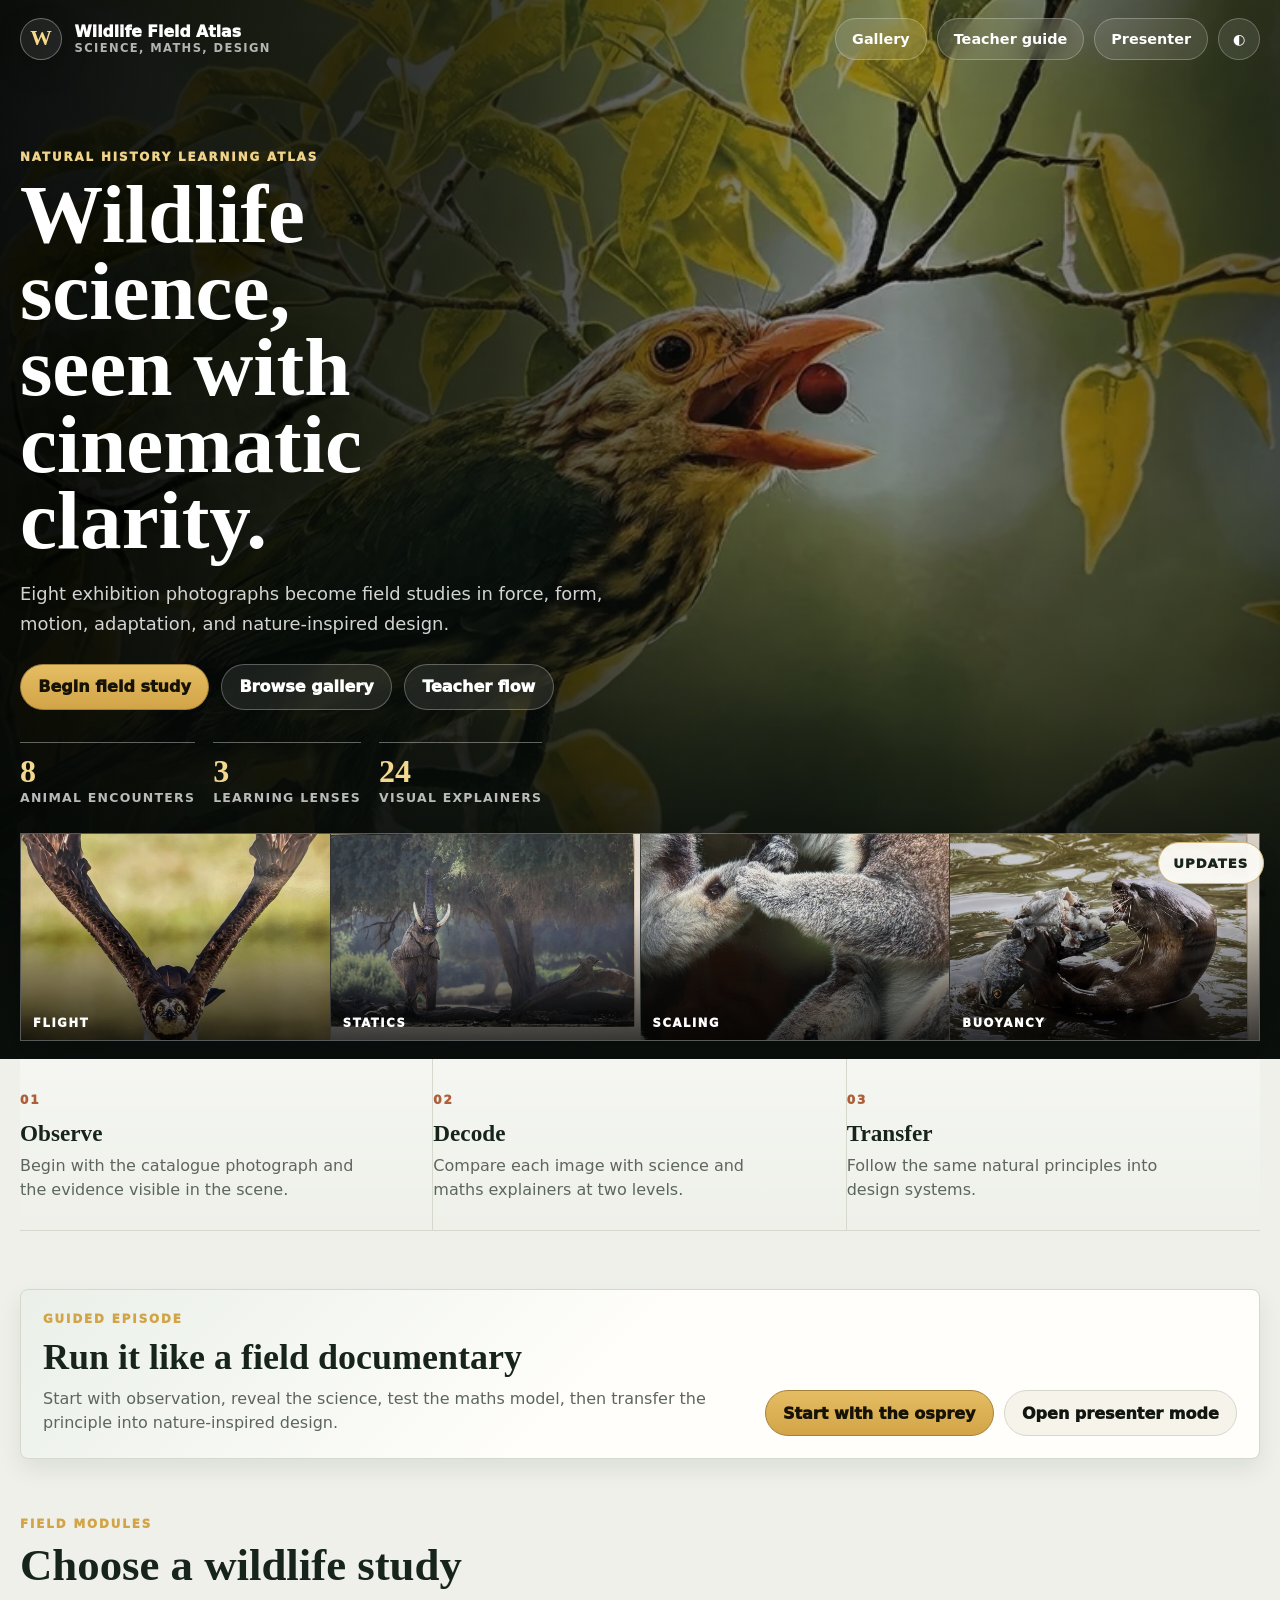
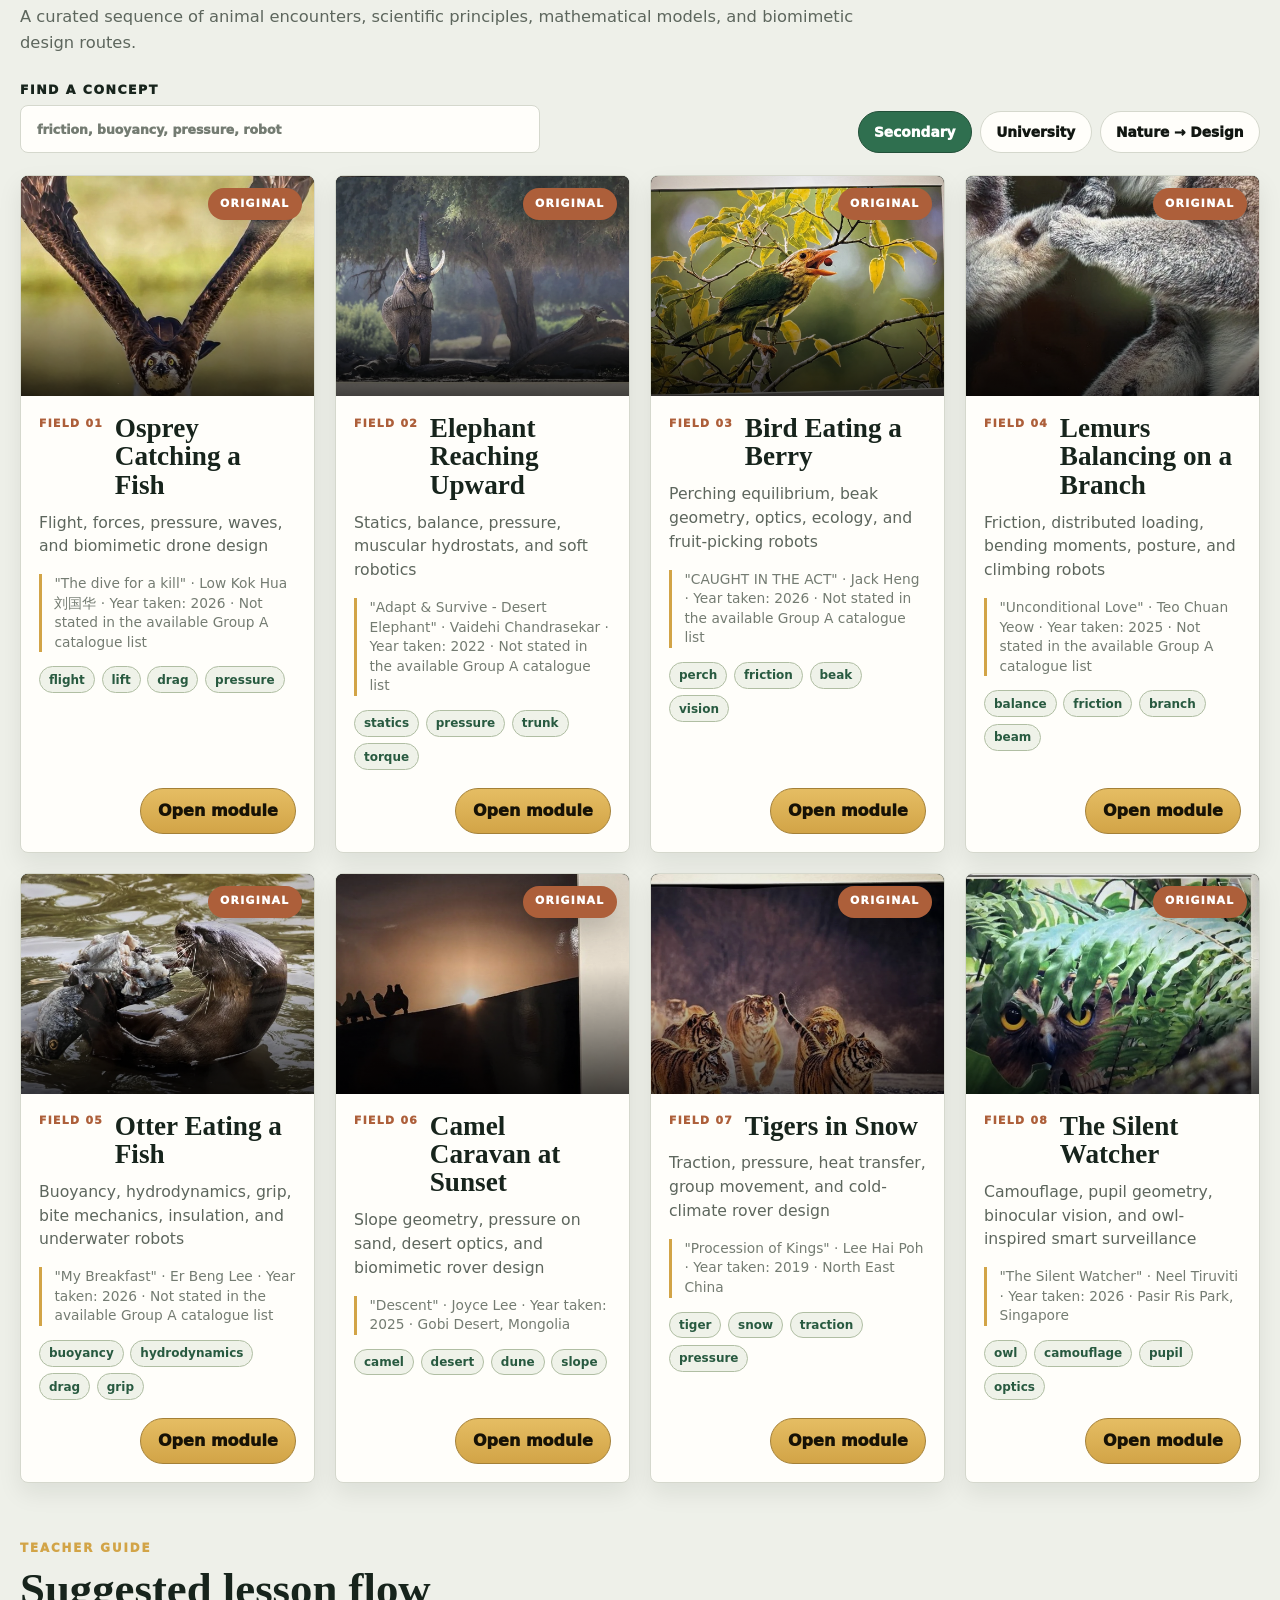
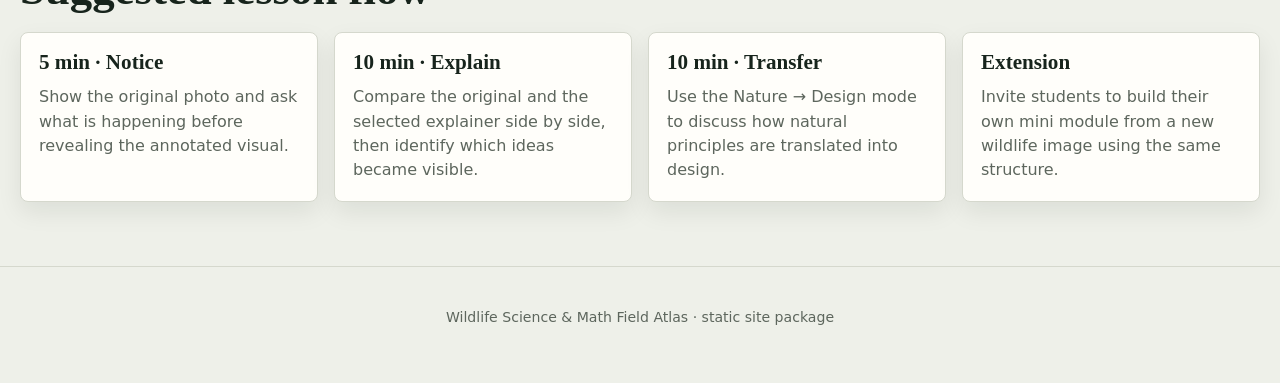
==== commit 784537a5: "Add files via upload" ====
--- a/index.html
+++ b/index.html
@@ -93,6 +93,11 @@
 
       <div class="toolbar">
         <label class="search-wrap"><span>Find a concept</span><input id="searchInput" type="search" placeholder="friction, buoyancy, pressure, robot" /></label>
+        <div class="view-chips" role="group" aria-label="Gallery explainer preview">
+          <button class="chip active" data-tab="secondary" type="button" aria-pressed="true">Secondary</button>
+          <button class="chip" data-tab="university" type="button" aria-pressed="false">University</button>
+          <button class="chip" data-tab="engineering" type="button" aria-pressed="false">Nature → Design</button>
+        </div>
       </div>
 
       <div id="moduleGrid" class="module-grid"></div>
@@ -245,7 +250,7 @@
         <li><strong>Layout polish:</strong> fixed presenter image fitting and moved Key Ideas plus Classroom Prompts into the detail-view teaching rail.</li>
         <li><strong>QA correction:</strong> presenter Observe mode now uses the full original photo, and module opens reset old story state.</li>
         <li><strong>Level clarity:</strong> added presenter level labels and standardized the design-transfer level as Nature → Design.</li>
-        <li><strong>Gallery simplification:</strong> removed gallery-level tabs so level switching happens inside each module.</li>
+        <li><strong>Gallery previews:</strong> restored original-to-explainer crossfades, with Secondary, University, and Nature → Design tabs linked to the matching visuals and labels.</li>
         <li><strong>Maths interaction:</strong> added one small interactive model for every wildlife module.</li>
         <li><strong>Analytics:</strong> kept GoatCounter and added event tracking for meaningful interactions.</li>
         <li><strong>Performance:</strong> added cleaned plate crops and WebP display assets while preserving original downloads.</li>
--- a/styles.css
+++ b/styles.css
@@ -442,7 +442,8 @@
 .toolbar{
   display:flex;
   align-items:end;
-  justify-content:flex-start;
+  justify-content:space-between;
+  flex-wrap:wrap;
   gap:18px;
   margin:26px 0 22px;
 }
@@ -474,6 +475,7 @@
   flex-wrap:wrap;
   justify-content:flex-end;
   gap:8px;
+  margin-left:auto;
 }
 .chip,.viewer-tab,.back-link,.viewer-nav button{
   display:inline-flex;
@@ -536,16 +538,87 @@
   overflow:hidden;
   background:var(--deep);
 }
-.thumb-stage img{
+.thumb-layer{
+  position:absolute;
+  inset:0;
+}
+.thumb-layer img{
   width:100%;
   height:100%;
   object-fit:cover;
+}
+.thumb-base{
+  opacity:1;
+  animation:thumbBaseFade 8.5s ease-in-out infinite;
+}
+.thumb-overlay{
+  opacity:0;
+  animation:thumbOverlayFade 8.5s ease-in-out infinite;
+}
+.module-card:hover .thumb-base,
+.module-card:hover .thumb-overlay{
+  animation-play-state:paused;
 }
 .thumb-gradient{
   position:absolute;
   inset:0;
   background:linear-gradient(180deg,rgba(0,0,0,.08),transparent 42%,rgba(0,0,0,.72));
   pointer-events:none;
+}
+.thumb-badge{
+  position:absolute;
+  z-index:2;
+  display:inline-flex;
+  align-items:center;
+  min-height:32px;
+  border-radius:999px;
+  color:#fff;
+  font-size:.68rem;
+  font-weight:950;
+  letter-spacing:.12em;
+  line-height:1;
+  padding:.6rem .78rem;
+  text-transform:uppercase;
+  box-shadow:0 12px 26px rgba(0,0,0,.18);
+}
+.thumb-badge-left{
+  left:12px;
+  bottom:12px;
+  background:rgba(10,14,11,.72);
+  backdrop-filter:blur(12px);
+}
+.thumb-badge-right{
+  right:12px;
+  top:12px;
+  background:var(--rust);
+}
+@keyframes thumbBaseFade{
+  0%,38%{
+    opacity:1;
+    transform:scale(1);
+  }
+  50%,88%{
+    opacity:0;
+    transform:scale(1.025);
+  }
+  100%{
+    opacity:1;
+    transform:scale(1);
+  }
+}
+@keyframes thumbOverlayFade{
+  0%,38%{
+    opacity:0;
+    transform:scale(1.025);
+  }
+  50%,88%{
+    opacity:1;
+    transform:scale(1);
+  }
+  100%{
+    opacity:0;
+    transform:scale(1.025);
+  }
 }
 .module-card-body{
   display:flex;
@@ -1279,6 +1352,7 @@
   .math-lab-head > p{text-align:left}
   .view-chips,.tab-list{
     justify-content:flex-start;
+    margin-left:0;
   }
   .section-head h2{font-size:2.25rem}
 }
@@ -1343,4 +1417,10 @@
     scroll-behavior:auto !important;
     transition:none !important;
   }
-}
+  .thumb-base,
+  .thumb-overlay{
+    animation:none !important;
+  }
+  .thumb-base{opacity:0 !important}
+  .thumb-overlay{opacity:1 !important}
+}
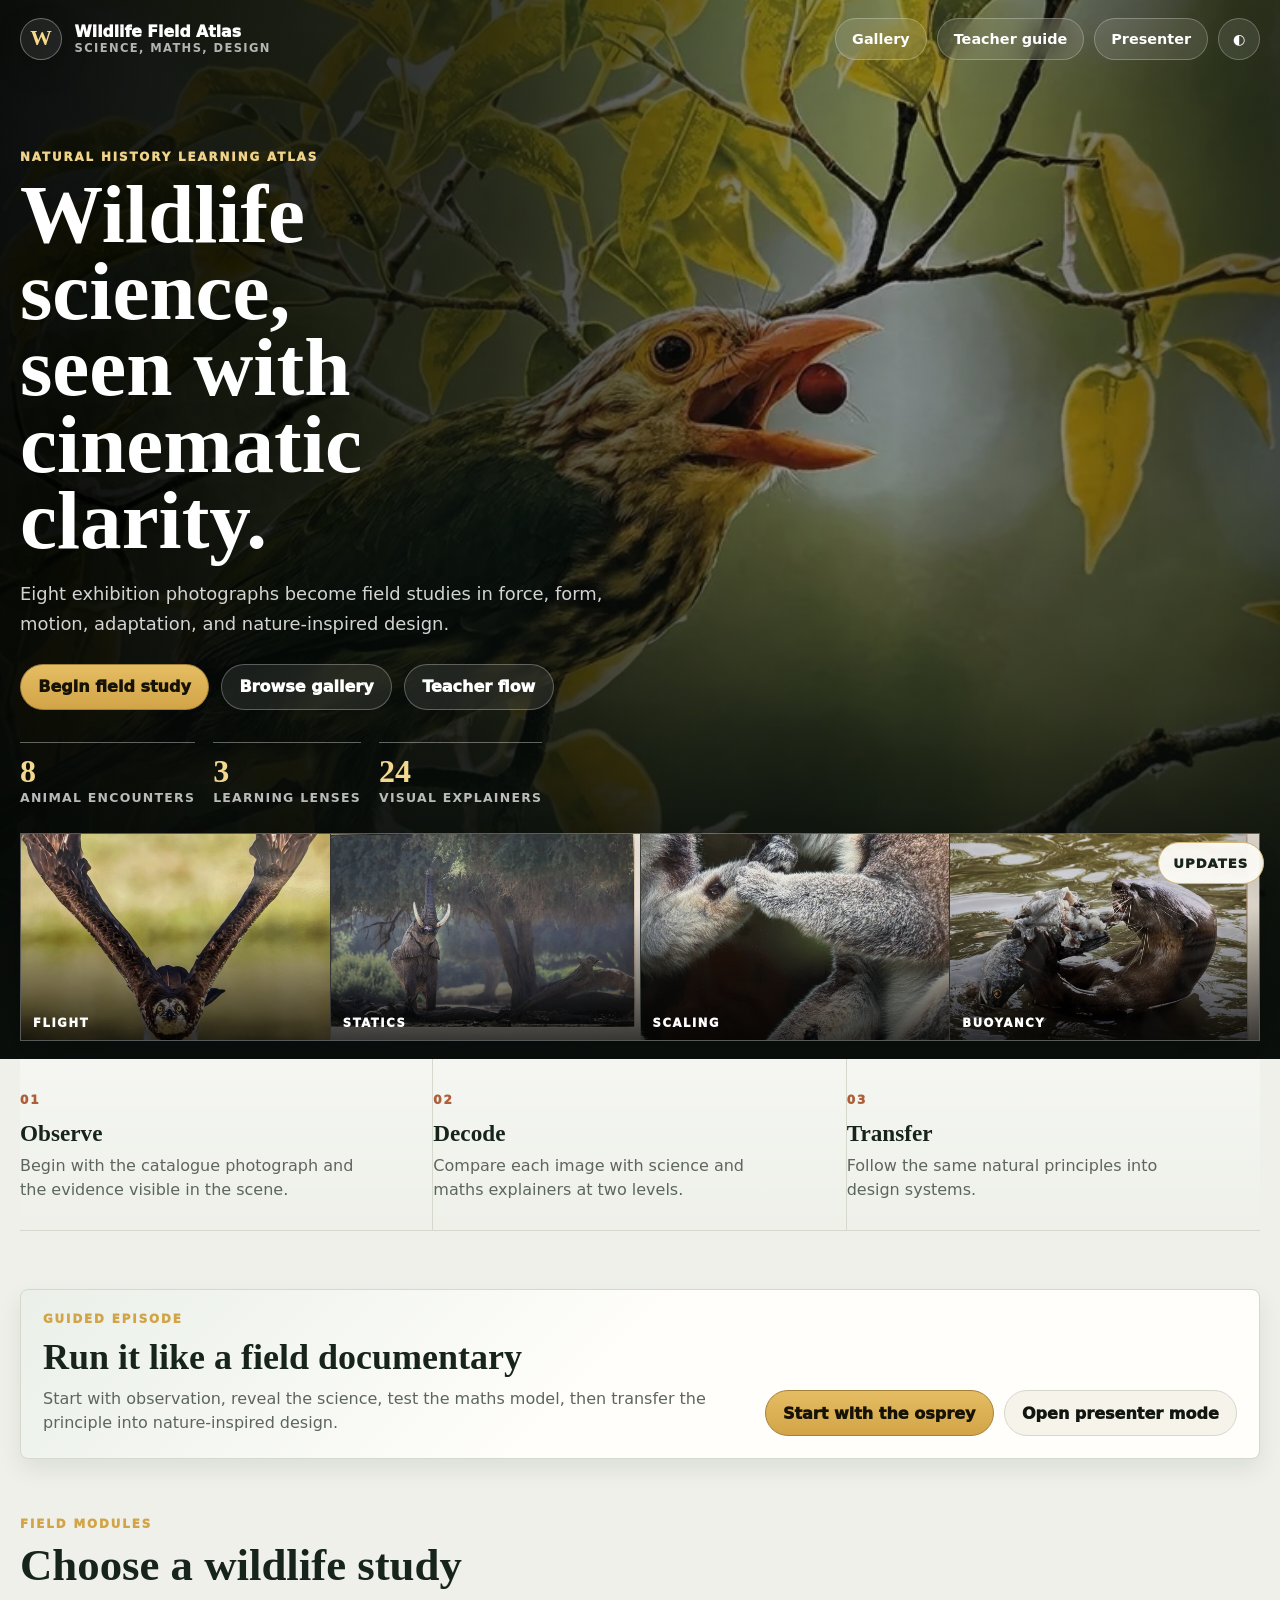
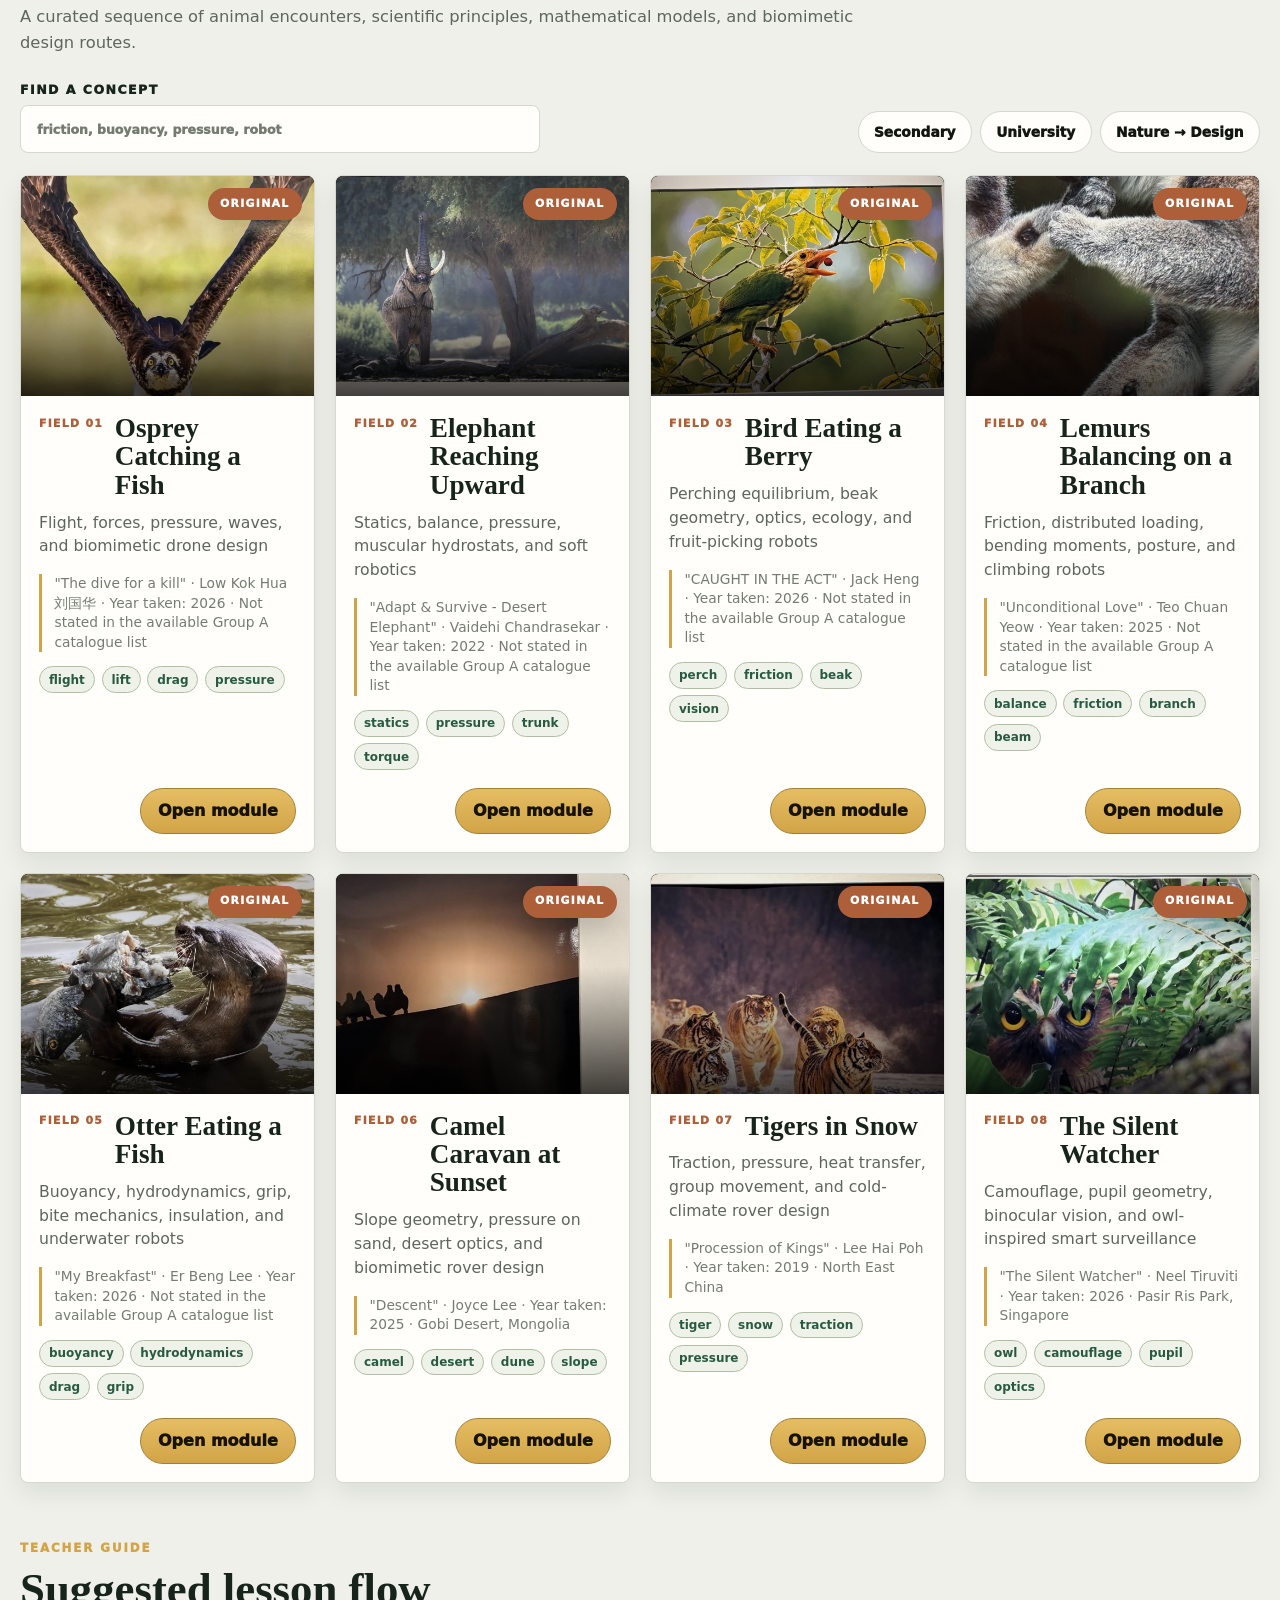
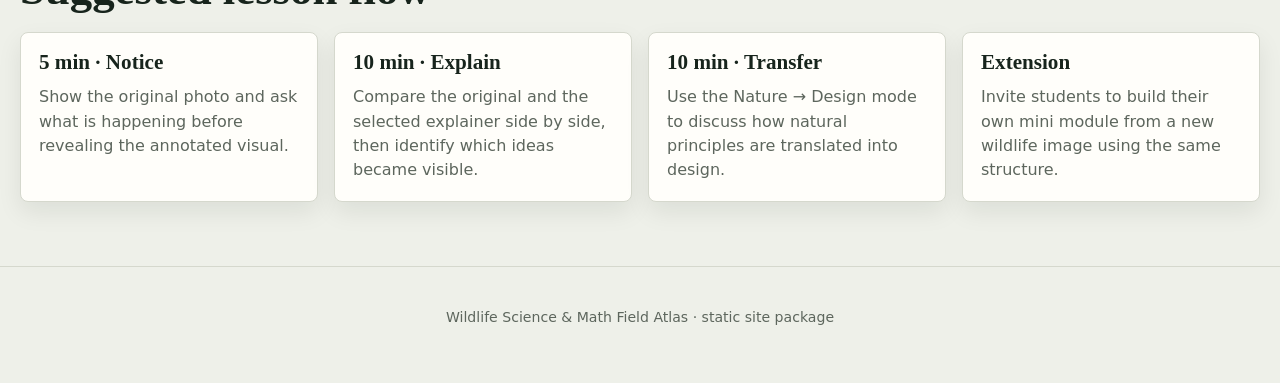
==== commit 56089004: "Add files via upload" ====
--- a/index.html
+++ b/index.html
@@ -15,7 +15,7 @@
   <link rel="icon" href="favicon.svg" type="image/svg+xml" />
   <link rel="apple-touch-icon" href="apple-touch-icon.png" />
   <link rel="manifest" href="site.webmanifest" />
-  <link rel="stylesheet" href="styles.css" />
+  <link rel="stylesheet" href="styles.css?v=20260623-gallery-cycle" />
   <script data-goatcounter="https://kr48vr.goatcounter.com/count" async src="//gc.zgo.at/count.js"></script>
 </head>
 <body>
@@ -94,7 +94,7 @@
       <div class="toolbar">
         <label class="search-wrap"><span>Find a concept</span><input id="searchInput" type="search" placeholder="friction, buoyancy, pressure, robot" /></label>
         <div class="view-chips" role="group" aria-label="Gallery explainer preview">
-          <button class="chip active" data-tab="secondary" type="button" aria-pressed="true">Secondary</button>
+          <button class="chip" data-tab="secondary" type="button" aria-pressed="false">Secondary</button>
           <button class="chip" data-tab="university" type="button" aria-pressed="false">University</button>
           <button class="chip" data-tab="engineering" type="button" aria-pressed="false">Nature → Design</button>
         </div>
@@ -250,7 +250,8 @@
         <li><strong>Layout polish:</strong> fixed presenter image fitting and moved Key Ideas plus Classroom Prompts into the detail-view teaching rail.</li>
         <li><strong>QA correction:</strong> presenter Observe mode now uses the full original photo, and module opens reset old story state.</li>
         <li><strong>Level clarity:</strong> added presenter level labels and standardized the design-transfer level as Nature → Design.</li>
-        <li><strong>Gallery previews:</strong> restored original-to-explainer crossfades, with Secondary, University, and Nature → Design tabs linked to the matching visuals and labels.</li>
+        <li><strong>Gallery previews:</strong> added an automatic Original → Secondary → University → Nature → Design crossfade, with the active gallery tab synchronized to the visible explainer.</li>
+        <li><strong>GitHub refresh:</strong> versioned the stylesheet and scripts so deployed pages fetch the latest gallery fade behavior.</li>
         <li><strong>Maths interaction:</strong> added one small interactive model for every wildlife module.</li>
         <li><strong>Analytics:</strong> kept GoatCounter and added event tracking for meaningful interactions.</li>
         <li><strong>Performance:</strong> added cleaned plate crops and WebP display assets while preserving original downloads.</li>
@@ -262,7 +263,7 @@
 
   <footer class="site-footer"><p>Wildlife Science & Math Field Atlas · static site package</p></footer>
 
-  <script src="data.js"></script>
-  <script src="script.js"></script>
+  <script src="data.js?v=20260623-gallery-cycle"></script>
+  <script src="script.js?v=20260623-gallery-cycle"></script>
 </body>
 </html>
--- a/styles.css
+++ b/styles.css
@@ -541,23 +541,21 @@
 .thumb-layer{
   position:absolute;
   inset:0;
+  opacity:0;
+  transform:scale(1.025);
+  transition:opacity .9s ease,transform 1.2s ease;
 }
 .thumb-layer img{
   width:100%;
   height:100%;
   object-fit:cover;
 }
-.thumb-base{
+.module-grid[data-preview-phase="original"] .thumb-original,
+.module-grid[data-preview-phase="secondary"] .thumb-secondary,
+.module-grid[data-preview-phase="university"] .thumb-university,
+.module-grid[data-preview-phase="engineering"] .thumb-engineering{
   opacity:1;
-  animation:thumbBaseFade 8.5s ease-in-out infinite;
-}
-.thumb-overlay{
-  opacity:0;
-  animation:thumbOverlayFade 8.5s ease-in-out infinite;
-}
-.module-card:hover .thumb-base,
-.module-card:hover .thumb-overlay{
-  animation-play-state:paused;
+  transform:scale(1);
 }
 .thumb-gradient{
   position:absolute;
@@ -591,34 +589,6 @@
   right:12px;
   top:12px;
   background:var(--rust);
-}
-@keyframes thumbBaseFade{
-  0%,38%{
-    opacity:1;
-    transform:scale(1);
-  }
-  50%,88%{
-    opacity:0;
-    transform:scale(1.025);
-  }
-  100%{
-    opacity:1;
-    transform:scale(1);
-  }
-}
-@keyframes thumbOverlayFade{
-  0%,38%{
-    opacity:0;
-    transform:scale(1.025);
-  }
-  50%,88%{
-    opacity:1;
-    transform:scale(1);
-  }
-  100%{
-    opacity:0;
-    transform:scale(1.025);
-  }
 }
 .module-card-body{
   display:flex;
@@ -1417,10 +1387,5 @@
     scroll-behavior:auto !important;
     transition:none !important;
   }
-  .thumb-base,
-  .thumb-overlay{
-    animation:none !important;
-  }
-  .thumb-base{opacity:0 !important}
-  .thumb-overlay{opacity:1 !important}
-}
+  .thumb-layer{transition:none !important}
+}
